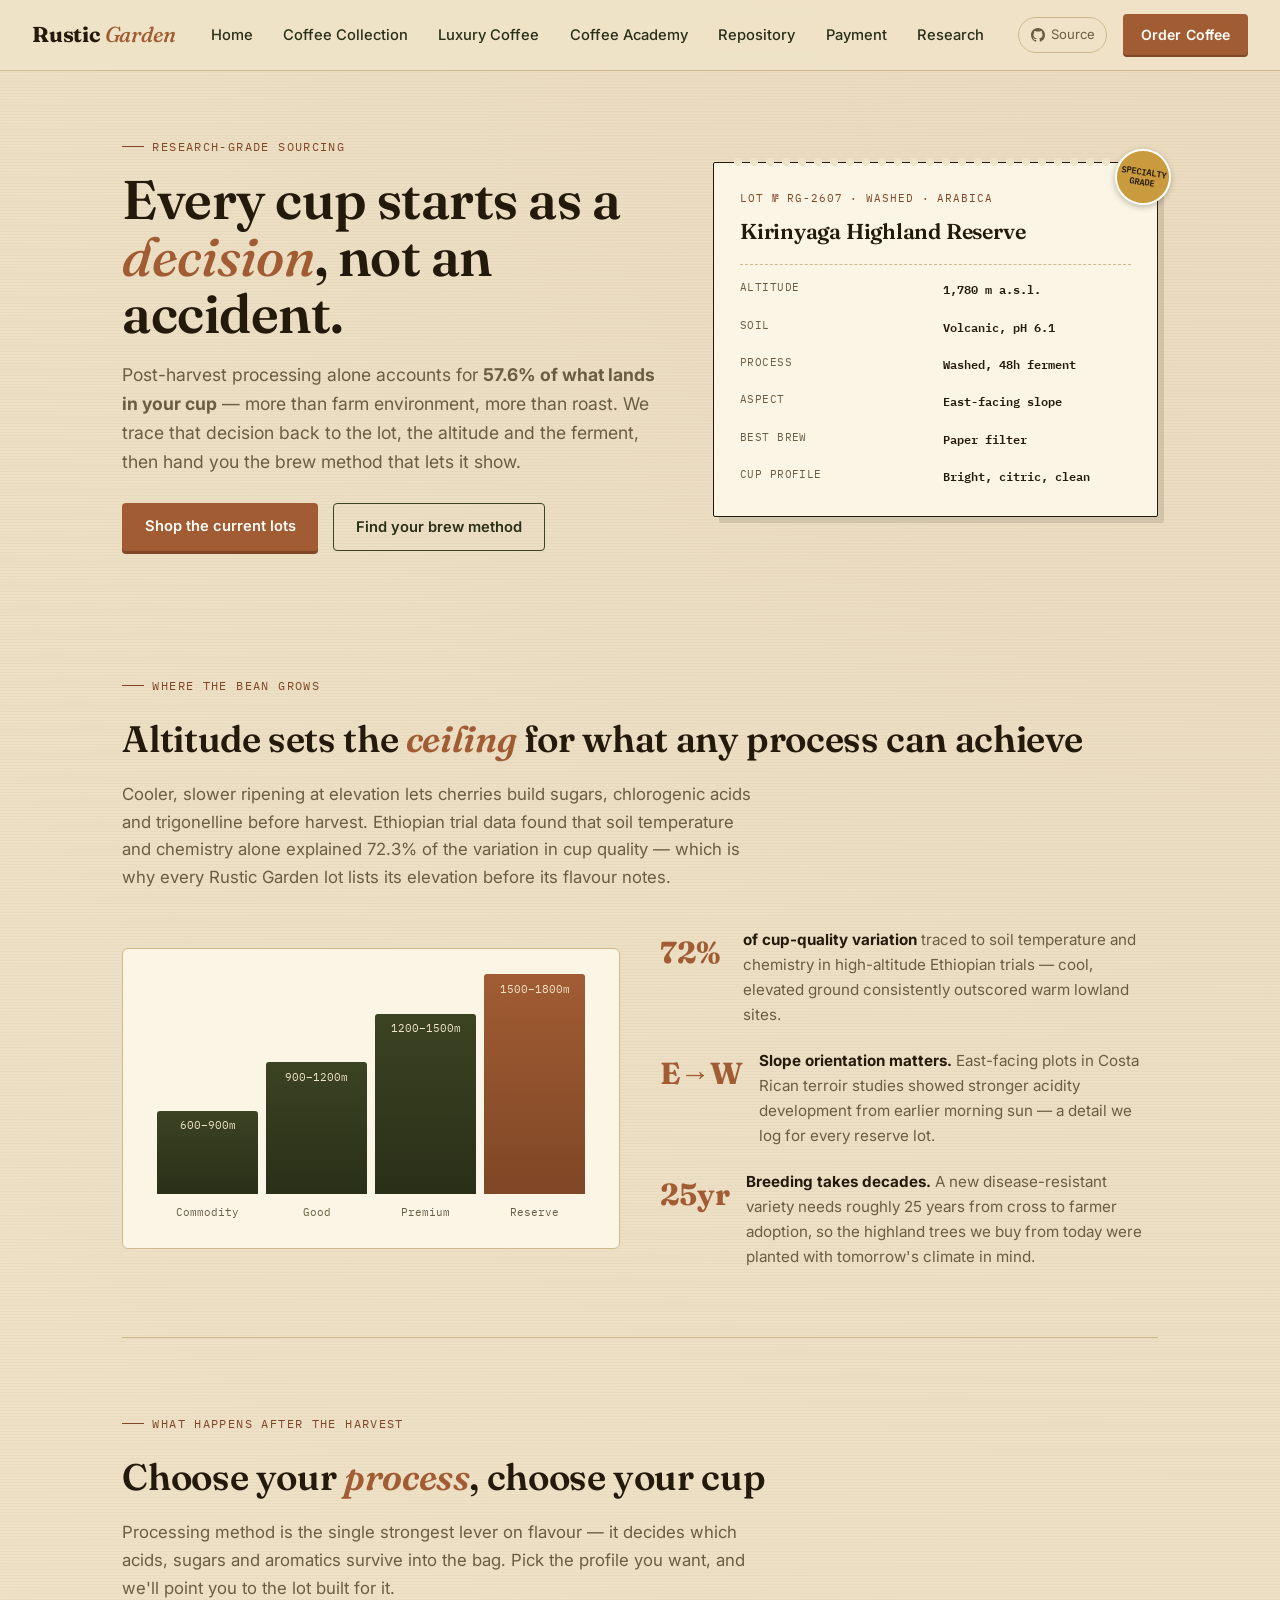
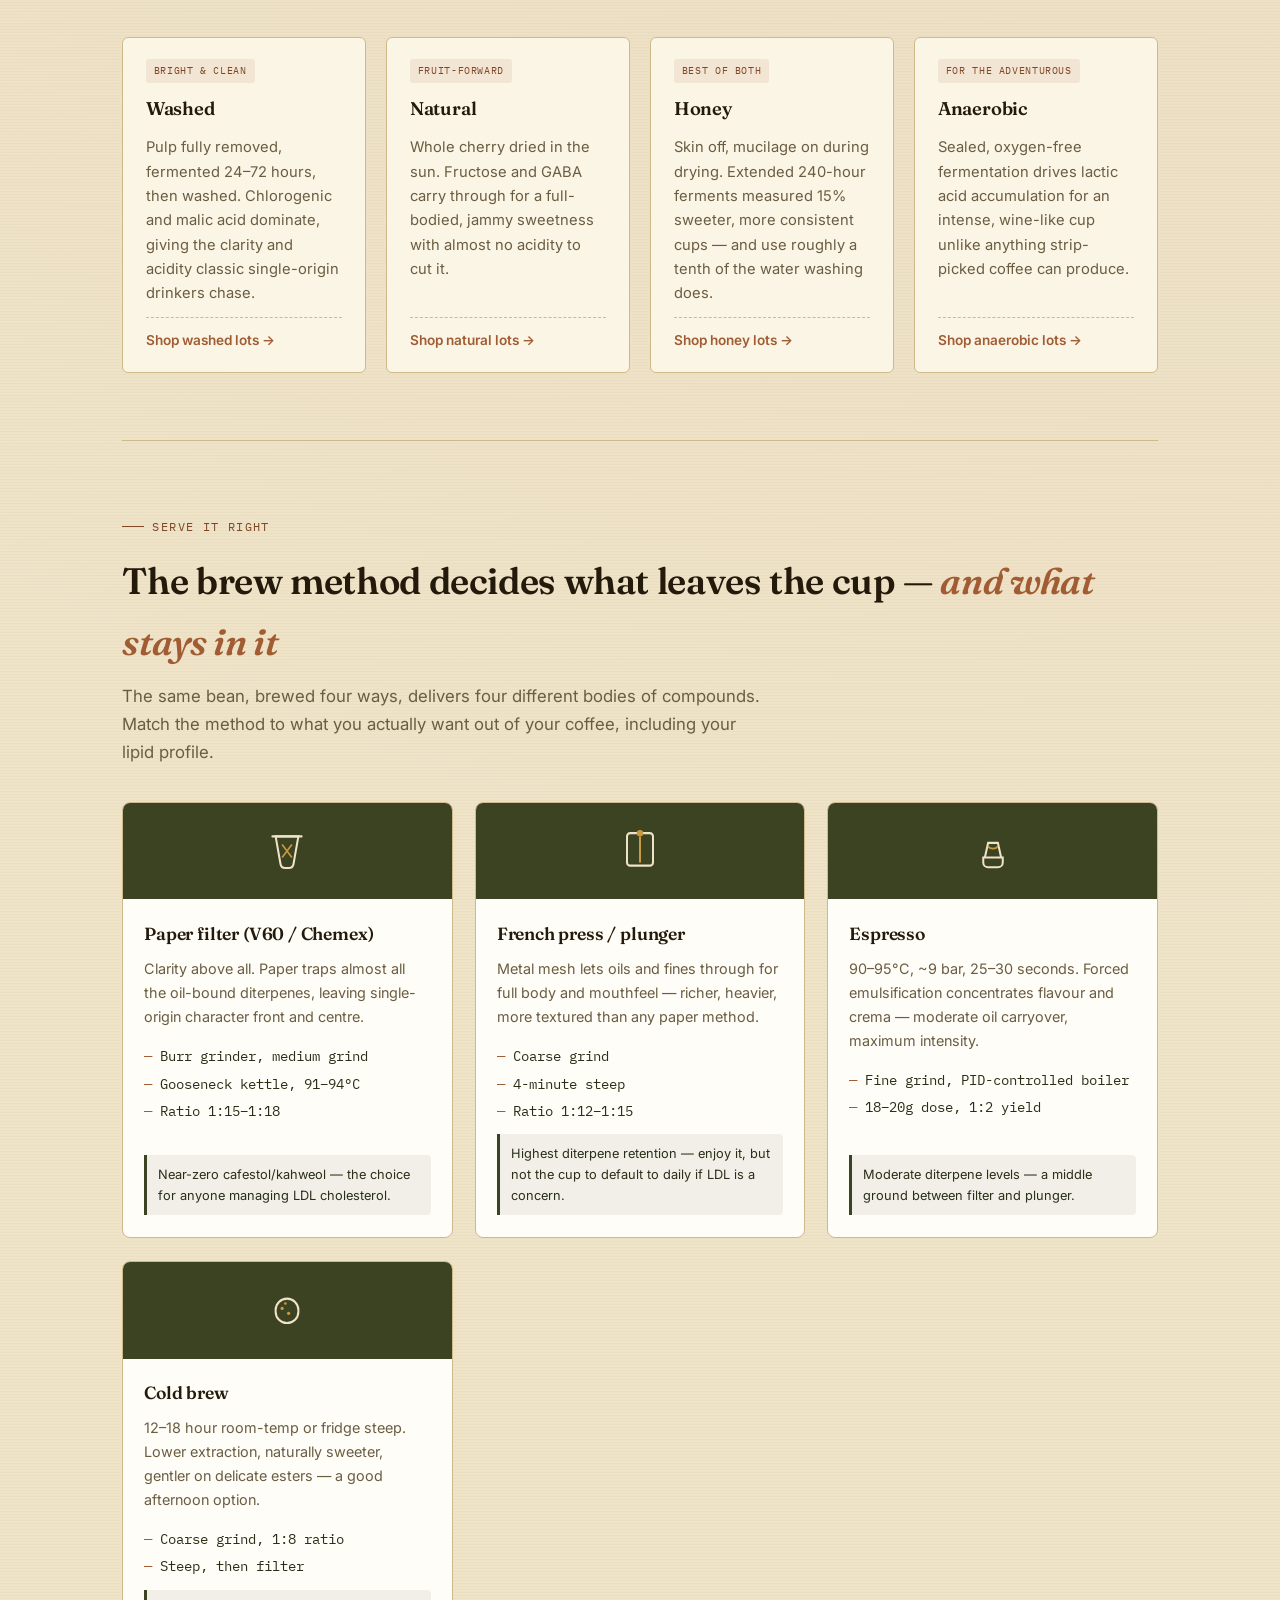
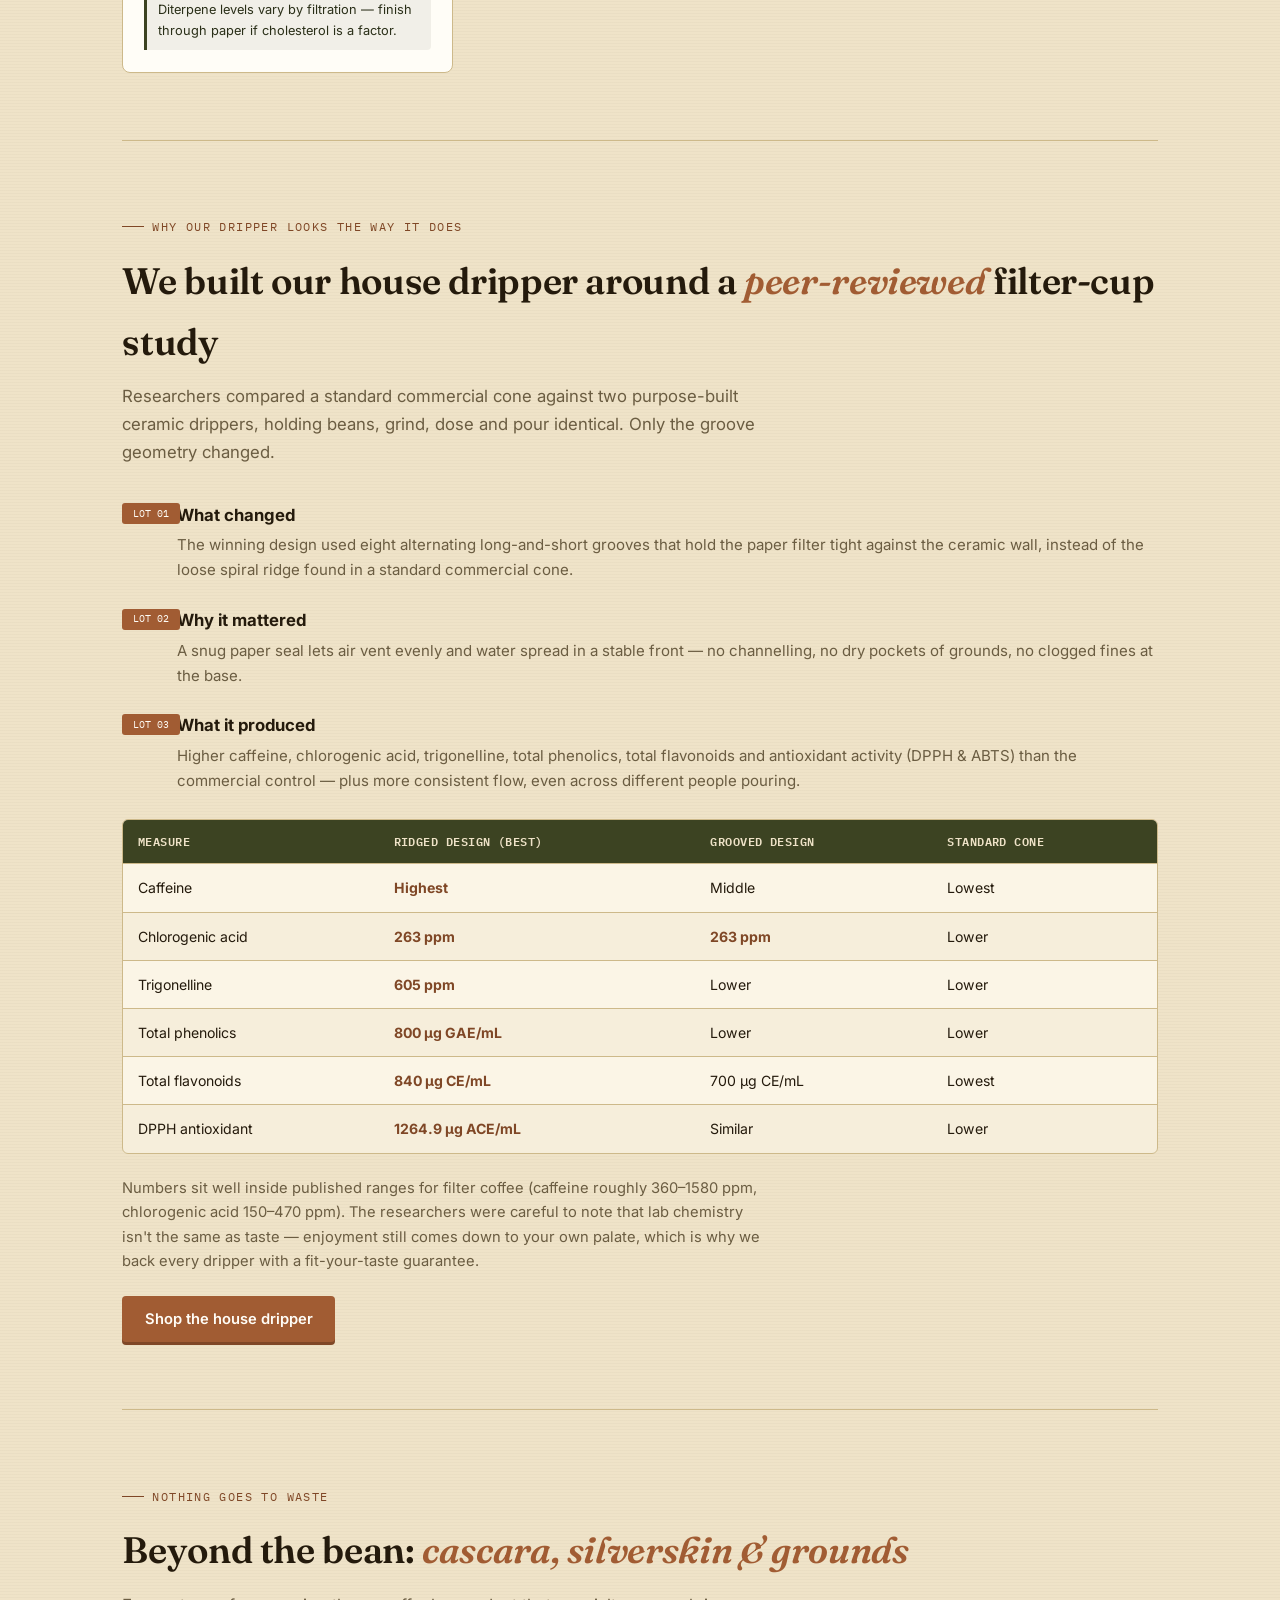
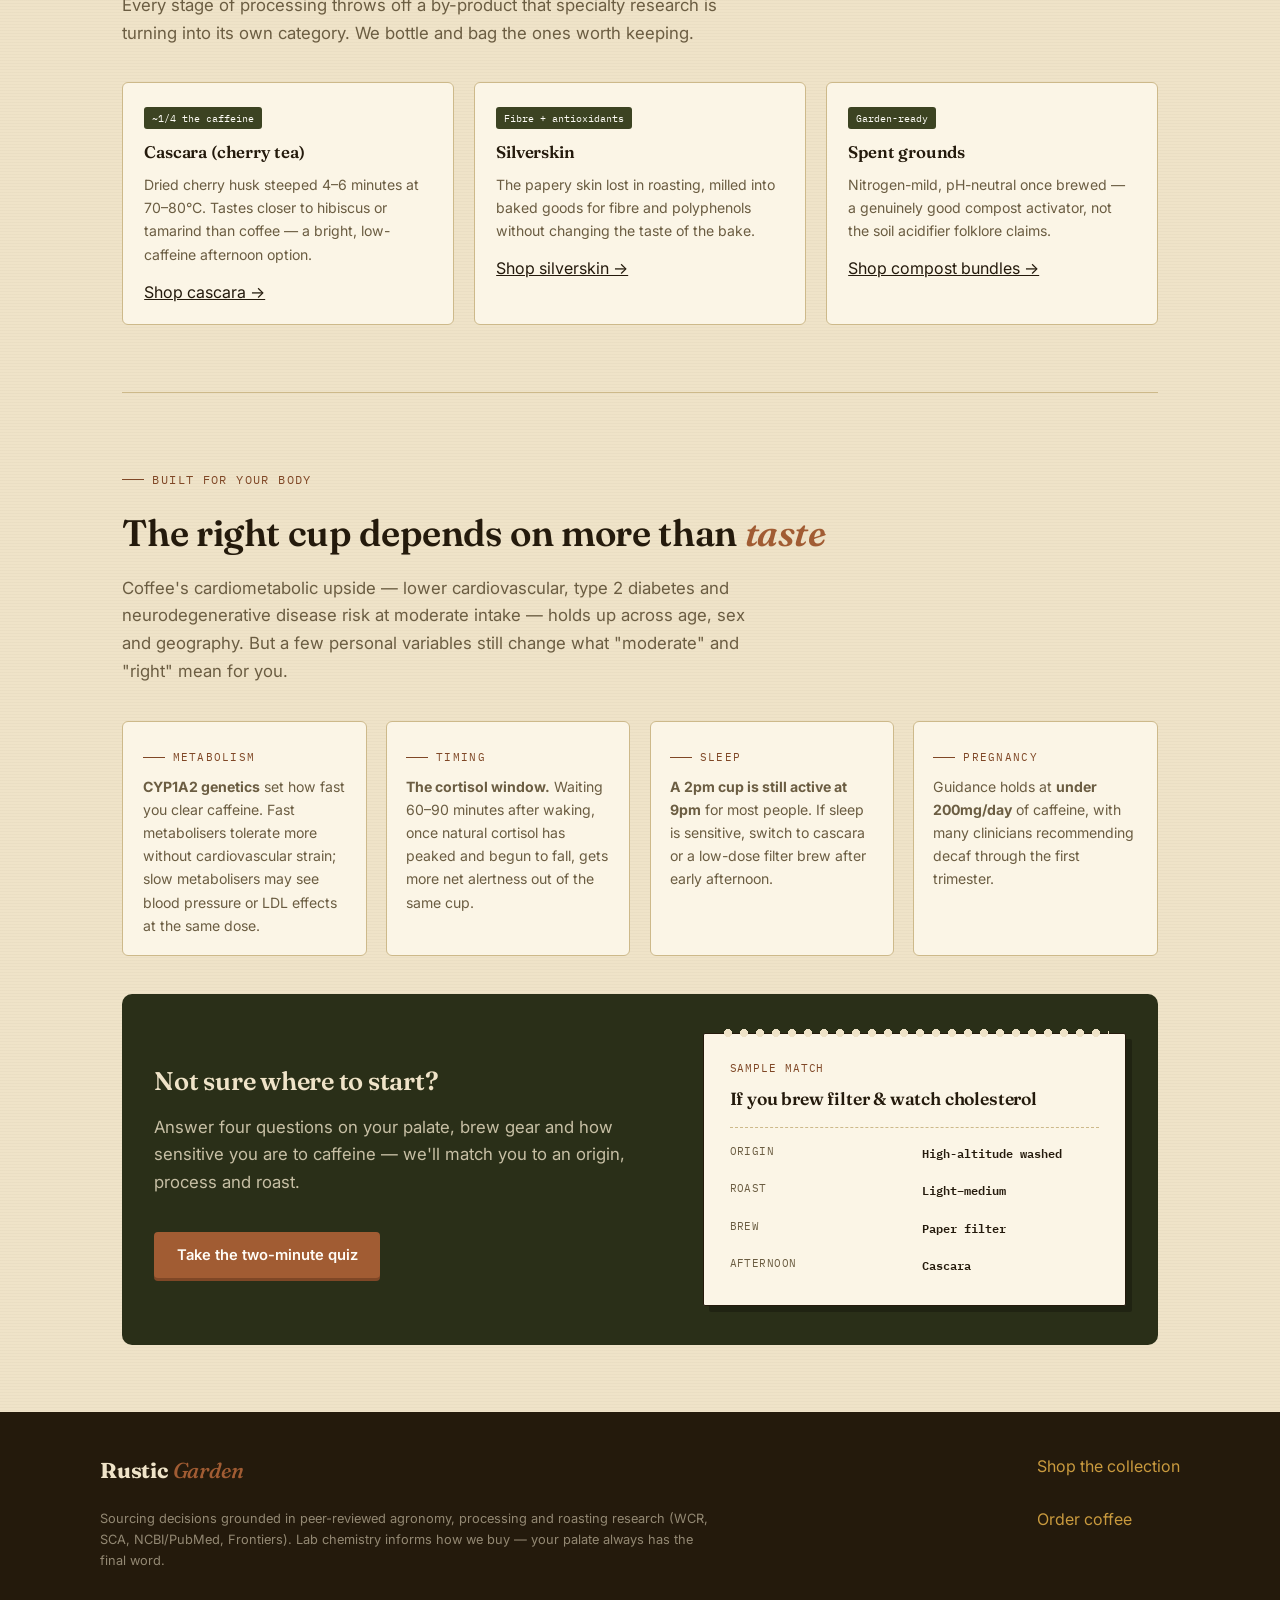
==== coffee.html @ 3813cabf "Rename coffee (1).html to coffee.html" ====
<!DOCTYPE html>
<html lang="en">
<head>
<meta charset="UTF-8">
<meta name="viewport" content="width=device-width, initial-scale=1.0">
<title>The Rustic Garden Cup — How Origin, Process &amp; Brew Method Decide Your Coffee</title>
<meta name="description" content="What the research says about growing, processing and brewing coffee — and how Rustic Garden turns it into the cup in front of you.">
<link rel="preconnect" href="https://fonts.googleapis.com">
<link rel="preconnect" href="https://fonts.gstatic.com" crossorigin>
<link href="https://fonts.googleapis.com/css2?family=Fraunces:ital,opsz,wght@0,9..144,400;0,9..144,600;0,9..144,700;1,9..144,500&family=Inter:wght@400;500;600;700&family=IBM+Plex+Mono:wght@400;500;600&display=swap" rel="stylesheet">
<style>
  :root{
    --ink:#241a0c;
    --forest:#3c4322;
    --forest-deep:#2a2f18;
    --parchment:#efe3c8;
    --parchment-deep:#e6d7b4;
    --card:#fbf5e6;
    --copper:#a15c33;
    --copper-deep:#7f4726;
    --gold:#c99a3e;
    --line:#cdb98a;
    --muted:#6b5d42;
    --white:#fffdf7;
  }

  *{box-sizing:border-box;margin:0;padding:0;}

  html{scroll-behavior:smooth;}

  body{
    background:var(--parchment);
    background-image:
      radial-gradient(circle at 100% 0%, rgba(161,92,51,0.06), transparent 40%),
      repeating-linear-gradient(0deg, rgba(36,26,12,0.025) 0px, rgba(36,26,12,0.025) 1px, transparent 1px, transparent 3px);
    color:var(--ink);
    font-family:'Inter',sans-serif;
    line-height:1.65;
    font-size:1rem;
  }

  a{color:inherit;}

  .mono{font-family:'IBM Plex Mono',monospace;}

  h1,h2,h3,.display{
    font-family:'Fraunces',serif;
    color:var(--ink);
    font-weight:600;
    letter-spacing:-0.01em;
  }

  /* ============ NAV ============ */
  #mainNav{
    position:sticky;
    top:0;
    z-index:100;
    display:flex;
    align-items:center;
    justify-content:space-between;
    gap:1.5rem;
    padding:0.9rem 2rem;
    background:rgba(239,227,200,0.92);
    backdrop-filter:blur(8px);
    border-bottom:1px solid var(--line);
  }

  .nav-mark{
    font-family:'Fraunces',serif;
    font-weight:700;
    font-size:1.35rem;
    color:var(--ink);
    text-decoration:none;
    letter-spacing:-0.01em;
    white-space:nowrap;
  }
  .nav-mark span{color:var(--copper);font-style:italic;font-weight:500;}

  .nav-links{
    display:flex;
    gap:1.9rem;
    flex-wrap:wrap;
  }
  .nav-links a{
    text-decoration:none;
    font-size:0.92rem;
    font-weight:500;
    color:var(--forest-deep);
    position:relative;
    padding:0.2rem 0;
  }
  .nav-links a::after{
    content:"";
    position:absolute;
    left:0; right:100%;
    bottom:-2px;
    height:2px;
    background:var(--copper);
    transition:right .2s ease;
  }
  .nav-links a:hover::after{right:0;}

  .nav-right{display:flex;align-items:center;gap:1rem;}

  .nav-gh{
    display:flex;align-items:center;gap:0.4rem;
    text-decoration:none;
    font-size:0.82rem;
    color:var(--muted);
    border:1px solid var(--line);
    padding:0.4rem 0.7rem;
    border-radius:999px;
  }
  .nav-gh svg{width:14px;height:14px;fill:var(--muted);}
  .nav-gh:hover{color:var(--ink);border-color:var(--copper);}

  .nav-cta{
    text-decoration:none;
    background:var(--copper);
    color:var(--white);
    font-weight:600;
    font-size:0.88rem;
    padding:0.55rem 1.1rem;
    border-radius:4px;
    letter-spacing:0.01em;
    box-shadow:0 2px 0 var(--copper-deep);
  }
  .nav-cta:hover{background:var(--copper-deep);}

  .nav-burger{
    display:none;
    flex-direction:column;
    gap:5px;
    background:none;
    border:none;
    cursor:pointer;
    padding:0.3rem;
  }
  .nav-burger span{width:22px;height:2px;background:var(--ink);display:block;}

  .mobile-menu{
    display:none;
    position:fixed;
    inset:0;
    background:var(--forest-deep);
    z-index:200;
    padding:2rem;
    flex-direction:column;
    gap:1.4rem;
  }
  .mobile-menu.active{display:flex;}
  .mobile-menu a{
    color:var(--parchment);
    text-decoration:none;
    font-family:'Fraunces',serif;
    font-size:1.5rem;
    font-weight:600;
  }
  .mobile-menu .close{
    align-self:flex-end;
    color:var(--parchment);
    font-family:'Inter',sans-serif;
    font-size:0.95rem;
    cursor:pointer;
    margin-bottom:1rem;
  }

  @media (max-width:880px){
    .nav-links{display:none;}
    .nav-gh{display:none;}
    .nav-burger{display:flex;}
    #mainNav{padding:0.85rem 1.1rem;}
  }

  /* ============ SHARED LAYOUT ============ */
  main{max-width:1080px;margin:0 auto;padding:0 1.4rem;}

  .eyebrow{
    display:inline-flex;
    align-items:center;
    gap:0.5rem;
    font-family:'IBM Plex Mono',monospace;
    font-size:0.72rem;
    letter-spacing:0.12em;
    text-transform:uppercase;
    color:var(--copper-deep);
    margin-bottom:0.9rem;
  }
  .eyebrow::before{
    content:"";
    width:22px;height:1px;
    background:var(--copper-deep);
  }

  section{padding:4.2rem 0;border-bottom:1px solid var(--line);}
  section:last-of-type{border-bottom:none;}

  h2{font-size:clamp(1.6rem,3.4vw,2.3rem);margin-bottom:0.7rem;}
  h2 em{color:var(--copper);font-style:italic;}
  .section-lead{max-width:640px;color:var(--muted);font-size:1.05rem;margin-bottom:2.2rem;}

  .btn{
    display:inline-block;
    text-decoration:none;
    font-weight:600;
    font-size:0.92rem;
    padding:0.7rem 1.4rem;
    border-radius:4px;
  }
  .btn-primary{background:var(--copper);color:var(--white);box-shadow:0 3px 0 var(--copper-deep);}
  .btn-primary:hover{background:var(--copper-deep);}
  .btn-ghost{border:1.5px solid var(--forest);color:var(--forest-deep);}
  .btn-ghost:hover{background:var(--forest);color:var(--parchment);}

  /* ============ HERO — the specimen label ============ */
  .hero{
    padding:3.6rem 0 3rem;
    display:grid;
    grid-template-columns:1.1fr 0.9fr;
    gap:3rem;
    align-items:center;
  }
  .hero h1{
    font-size:clamp(2.1rem,5vw,3.4rem);
    line-height:1.05;
    margin-bottom:1.1rem;
  }
  .hero h1 em{color:var(--copper);font-style:italic;font-weight:500;}
  .hero p.sub{color:var(--muted);font-size:1.1rem;max-width:34rem;margin-bottom:1.7rem;}
  .hero .cta-row{display:flex;gap:0.9rem;flex-wrap:wrap;}

  /* the recurring "specimen label" signature card */
  .specimen{
    background:var(--card);
    border:1.5px solid var(--ink);
    border-radius:2px;
    position:relative;
    padding:1.6rem 1.6rem 1.3rem;
    box-shadow:6px 6px 0 rgba(36,26,12,0.12);
  }
  .specimen::before{
    content:"";
    position:absolute;
    top:-9px; left:16px; right:16px;
    height:16px;
    background-image:radial-gradient(circle, var(--parchment) 4px, transparent 4.2px);
    background-size:16px 16px;
    background-position:0 0;
    background-repeat:repeat-x;
  }
  .specimen .lot{
    font-family:'IBM Plex Mono',monospace;
    font-size:0.7rem;
    letter-spacing:0.08em;
    color:var(--copper-deep);
    text-transform:uppercase;
    margin-bottom:0.4rem;
  }
  .specimen h3{font-size:1.35rem;margin-bottom:0.9rem;}
  .specimen .specs{
    display:grid;
    grid-template-columns:1fr 1fr;
    gap:0.5rem 1rem;
    font-family:'IBM Plex Mono',monospace;
    font-size:0.78rem;
    border-top:1px dashed var(--line);
    padding-top:0.9rem;
  }
  .specimen .specs dt{color:var(--muted);text-transform:uppercase;letter-spacing:0.04em;font-size:0.68rem;}
  .specimen .specs dd{color:var(--ink);font-weight:600;margin-bottom:0.55rem;}
  .seal{
    position:absolute;
    top:-14px; right:-14px;
    width:56px;height:56px;
    border-radius:50%;
    background:var(--gold);
    display:flex;align-items:center;justify-content:center;
    text-align:center;
    font-family:'IBM Plex Mono',monospace;
    font-size:0.55rem;
    font-weight:600;
    color:var(--ink);
    line-height:1.1;
    transform:rotate(9deg);
    box-shadow:0 2px 6px rgba(0,0,0,0.25);
    border:2px solid var(--white);
  }

  /* ============ ORIGIN / ALTITUDE ============ */
  .origin-grid{
    display:grid;
    grid-template-columns:1fr 1fr;
    gap:2.5rem;
    align-items:center;
  }
  .altitude-scale{
    background:var(--card);
    border:1px solid var(--line);
    border-radius:6px;
    padding:1.6rem;
  }
  .altitude-bar{
    position:relative;
    height:220px;
    display:flex;
    align-items:flex-end;
    gap:0.5rem;
    padding:0 0.5rem;
  }
  .altitude-col{
    flex:1;
    background:linear-gradient(180deg, var(--forest), var(--forest-deep));
    border-radius:3px 3px 0 0;
    position:relative;
    display:flex;
    align-items:flex-start;
    justify-content:center;
    color:var(--parchment);
    font-family:'IBM Plex Mono',monospace;
    font-size:0.68rem;
    padding-top:0.4rem;
  }
  .altitude-labels{
    display:flex;gap:0.5rem;padding:0 0.5rem;margin-top:0.6rem;
  }
  .altitude-labels span{flex:1;text-align:center;font-size:0.68rem;color:var(--muted);font-family:'IBM Plex Mono',monospace;}

  .stat-list{display:flex;flex-direction:column;gap:1.3rem;}
  .stat-item{display:flex;gap:1rem;align-items:flex-start;}
  .stat-num{
    font-family:'Fraunces',serif;
    font-size:1.9rem;
    font-weight:700;
    color:var(--copper);
    flex-shrink:0;
    min-width:4.2rem;
  }
  .stat-item p{color:var(--muted);font-size:0.95rem;}
  .stat-item strong{color:var(--ink);}

  /* ============ PROCESS TABLE / CARDS ============ */
  .process-grid{
    display:grid;
    grid-template-columns:repeat(auto-fit,minmax(230px,1fr));
    gap:1.3rem;
  }
  .process-card{
    background:var(--card);
    border:1px solid var(--line);
    border-radius:6px;
    padding:1.3rem 1.4rem;
    display:flex;
    flex-direction:column;
    gap:0.7rem;
  }
  .process-card .tag{
    font-family:'IBM Plex Mono',monospace;
    font-size:0.65rem;
    letter-spacing:0.06em;
    text-transform:uppercase;
    color:var(--copper-deep);
    background:rgba(161,92,51,0.1);
    display:inline-block;
    padding:0.2rem 0.5rem;
    border-radius:3px;
    width:fit-content;
  }
  .process-card h3{font-size:1.15rem;}
  .process-card p{color:var(--muted);font-size:0.92rem;flex-grow:1;}
  .process-card .shop-link{
    font-size:0.85rem;
    font-weight:600;
    color:var(--copper);
    text-decoration:none;
    border-top:1px dashed var(--line);
    padding-top:0.7rem;
  }
  .process-card .shop-link:hover{color:var(--copper-deep);text-decoration:underline;}

  /* ============ BREW METHOD GUIDE ============ */
  .brew-grid{
    display:grid;
    grid-template-columns:repeat(auto-fit,minmax(250px,1fr));
    gap:1.4rem;
  }
  .brew-card{
    background:var(--white);
    border:1px solid var(--line);
    border-radius:8px;
    overflow:hidden;
    display:flex;
    flex-direction:column;
  }
  .brew-card .icon-band{
    background:var(--forest);
    padding:1.4rem;
    display:flex;
    align-items:center;
    justify-content:center;
  }
  .brew-card .icon-band svg{width:52px;height:52px;}
  .brew-card .body{padding:1.2rem 1.3rem 1.4rem;display:flex;flex-direction:column;gap:0.6rem;flex-grow:1;}
  .brew-card h3{font-size:1.1rem;}
  .brew-card p{font-size:0.9rem;color:var(--muted);}
  .brew-card .use-list{list-style:none;font-size:0.85rem;font-family:'IBM Plex Mono',monospace;color:var(--forest-deep);margin-top:0.3rem;}
  .brew-card .use-list li{padding:0.15rem 0;}
  .brew-card .use-list li::before{content:"— ";color:var(--copper);}
  .brew-card .health-note{
    margin-top:auto;
    font-size:0.8rem;
    background:rgba(60,67,34,0.07);
    border-left:3px solid var(--forest);
    padding:0.55rem 0.7rem;
    border-radius:0 4px 4px 0;
    color:var(--forest-deep);
  }

  /* ============ HOUSE DRIPPER / STEPS ============ */
  .steps{counter-reset:step;list-style:none;display:flex;flex-direction:column;gap:1.5rem;}
  .steps li{position:relative;padding-left:3.4rem;}
  .steps li::before{
    counter-increment:step;
    content:"LOT " counter(step,decimal-leading-zero);
    position:absolute;left:0;top:0.1rem;
    font-family:'IBM Plex Mono',monospace;
    font-size:0.62rem;
    color:var(--white);
    background:var(--copper);
    padding:0.35rem 0.4rem;
    border-radius:3px;
    line-height:1;
    width:2.8rem;
    text-align:center;
  }
  .steps h4{font-size:1.05rem;margin-bottom:0.25rem;}
  .steps p{color:var(--muted);font-size:0.94rem;}

  .table-wrap{overflow-x:auto;border:1px solid var(--line);border-radius:6px;background:var(--card);margin-top:1.6rem;}
  table{width:100%;border-collapse:collapse;font-size:0.88rem;}
  th,td{padding:0.75rem 0.9rem;text-align:left;border-bottom:1px solid var(--line);}
  th{background:var(--forest);color:var(--parchment);font-weight:600;font-family:'IBM Plex Mono',monospace;font-size:0.72rem;text-transform:uppercase;letter-spacing:0.04em;}
  tr:last-child td{border-bottom:none;}
  tr:nth-child(even) td{background:rgba(205,185,138,0.12);}
  .win{color:var(--copper-deep);font-weight:700;}

  /* ============ BEYOND THE BEAN ============ */
  .byproduct-grid{display:grid;grid-template-columns:repeat(auto-fit,minmax(220px,1fr));gap:1.3rem;}
  .byproduct-card{
    background:var(--card);
    border:1px solid var(--line);
    border-radius:6px;
    padding:1.2rem 1.3rem;
    text-align:left;
  }
  .byproduct-card .badge{
    font-family:'IBM Plex Mono',monospace;
    font-size:0.65rem;
    color:var(--white);
    background:var(--forest);
    padding:0.15rem 0.5rem;
    border-radius:3px;
    display:inline-block;
    margin-bottom:0.6rem;
  }
  .byproduct-card h3{font-size:1.05rem;margin-bottom:0.4rem;}
  .byproduct-card p{font-size:0.88rem;color:var(--muted);margin-bottom:0.8rem;}

  /* ============ PERSONALISE / HEALTH ============ */
  .quiz-band{
    background:var(--forest-deep);
    color:var(--parchment);
    border-radius:10px;
    padding:2.4rem 2rem;
    display:grid;
    grid-template-columns:1.1fr 0.9fr;
    gap:2rem;
    align-items:center;
  }
  .quiz-band h2{color:var(--parchment);}
  .quiz-band .section-lead{color:rgba(239,227,200,0.8);}
  .quiz-band .btn-primary{box-shadow:0 3px 0 var(--copper-deep);}

  .health-grid{
    display:grid;
    grid-template-columns:repeat(auto-fit,minmax(230px,1fr));
    gap:1.2rem;
    margin-top:1rem;
  }
  .health-item{
    background:var(--card);
    border:1px solid var(--line);
    border-radius:6px;
    padding:1.1rem 1.2rem;
  }
  .health-item .eyebrow{margin-bottom:0.5rem;font-size:0.66rem;}
  .health-item p{font-size:0.88rem;color:var(--muted);}

  /* ============ FOOTER ============ */
  footer{
    background:var(--ink);
    color:var(--parchment);
    padding:2.6rem 1.4rem 2rem;
  }
  .footer-inner{max-width:1080px;margin:0 auto;display:flex;justify-content:space-between;flex-wrap:wrap;gap:1.5rem;}
  footer a{color:var(--gold);text-decoration:none;}
  footer .fine{font-size:0.8rem;color:rgba(239,227,200,0.55);max-width:38rem;margin-top:1.2rem;}

  @media (max-width:760px){
    .hero{grid-template-columns:1fr;}
    .origin-grid{grid-template-columns:1fr;}
    .quiz-band{grid-template-columns:1fr;}
  }
</style>
</head>
<body>

<!-- Mobile menu overlay -->
<!-- Mobile menu -->
<div class="mobile-menu" id="mobileMenu" role="dialog" aria-label="Navigation">
    <span class="close" id="menuClose" aria-label="Close menu">✕ Close</span>
    <a href="index.html" onclick="closeMobileMenu()">Home</a>
    <a href="product.html" onclick="closeMobileMenu()">Coffee Collection</a>
    <a href="gibbs_luxury_coffee_homepage.html" onclick="closeMobileMenu()">Luxury Coffee</a>
    <a href="soil_classification_lecture.html" onclick="closeMobileMenu()">Coffee Academy</a>
    <a href="moringa_sunday_school_repository.html" onclick="closeMobileMenu()">Repository</a>
    <a href="payment.html" onclick="closeMobileMenu()">Payment</a>
    <a href="coffee.html" onclick="closeMobileMenu()">Research</a>
    <a href="success.html" onclick="closeMobileMenu()">Success</a>
</div>
<nav id="mainNav">
    <a href="index.html" class="nav-mark">
        Rustic <span>Garden</span>
    </a>
    <div class="nav-links">
        <a href="index.html">Home</a>
        <a href="product.html">Coffee Collection</a>
        <a href="gibbs_luxury_coffee_homepage.html">Luxury Coffee</a>
        <a href="soil_classification_lecture.html">Coffee Academy</a>
        <a href="moringa_sunday_school_repository.html">Repository</a>
        <a href="payment.html">Payment</a>
        <a href="coffee.html">Research</a>
    </div>
    <div class="nav-right">
        <a href="https://github.com/groupdougie/Gibbs_Coffee"
           class="nav-gh"
           target="_blank"
           rel="noopener"
           aria-label="GitHub Repository">
            <svg viewBox="0 0 16 16" aria-hidden="true">
                <path d="M8 0C3.58 0 0 3.58 0 8c0 3.54 2.29 6.53 5.47 7.59.4.07.55-.17.55-.38
                0-.19-.01-.82-.01-1.49-2.01.37-2.53-.49-2.69-.94-.09-.23-.48-.94-.82-1.13
                -.28-.15-.68-.52-.01-.53.63-.01 1.08.58 1.23.82.72 1.21 1.87.87
                2.33.66.07-.52.28-.87.51-1.07-1.78-.2-3.64-.89-3.64-3.95
                0-.87.31-1.59.82-2.15-.08-.2-.36-1.02.08-2.12
                0 0 .67-.21 2.2.82.64-.18 1.32-.27
                2-.27.68 0 1.36.09 2 .27
                1.53-1.04 2.2-.82 2.2-.82.44
                1.1.16 1.92.08 2.12.51.56.82
                1.27.82 2.15 0 3.07-1.87
                3.75-3.65 3.95.29.25.54.73.54
                1.48 0 1.07-.01 1.93-.01
                2.2 0 .21.15.46.55.38A8.013
                8.013 0 0016 8c0-4.42-3.58-8-8-8z"/>
            </svg>
            Source
        </a>
        <a class="nav-cta" href="checkout.html">
            Order Coffee
        </a>
        <button class="nav-burger"
                id="burgerBtn"
                aria-label="Open menu"
                aria-expanded="false">
            <span></span>
            <span></span>
            <span></span>
        </button>
    </div>
</nav>

<main>

  <!-- ============ HERO ============ -->
  <section class="hero" style="border-bottom:none;">
    <div>
      <div class="eyebrow">Research-grade sourcing</div>
      <h1>Every cup starts as a <em>decision</em>, not an accident.</h1>
      <p class="sub">Post-harvest processing alone accounts for <strong>57.6% of what lands in your cup</strong> — more than farm environment, more than roast. We trace that decision back to the lot, the altitude and the ferment, then hand you the brew method that lets it show.</p>
      <div class="cta-row">
        <a href="product.html" class="btn btn-primary">Shop the current lots</a>
        <a href="#brew-guide" class="btn btn-ghost">Find your brew method</a>
      </div>
    </div>
    <div class="specimen">
      <div class="seal">SPECIALTY<br>GRADE</div>
      <div class="lot">LOT № RG-2607 · WASHED · ARABICA</div>
      <h3>Kirinyaga Highland Reserve</h3>
      <dl class="specs">
        <dt>Altitude</dt><dd>1,780 m a.s.l.</dd>
        <dt>Soil</dt><dd>Volcanic, pH 6.1</dt>
        <dt>Process</dt><dd>Washed, 48h ferment</dd>
        <dt>Aspect</dt><dd>East-facing slope</dd>
        <dt>Best brew</dt><dd>Paper filter</dd>
        <dt>Cup profile</dt><dd>Bright, citric, clean</dd>
      </dl>
    </div>
  </section>

  <!-- ============ ORIGIN / ALTITUDE ============ -->
  <section id="origin">
    <div class="eyebrow">Where the bean grows</div>
    <h2>Altitude sets the <em>ceiling</em> for what any process can achieve</h2>
    <p class="section-lead">Cooler, slower ripening at elevation lets cherries build sugars, chlorogenic acids and trigonelline before harvest. Ethiopian trial data found that soil temperature and chemistry alone explained 72.3% of the variation in cup quality — which is why every Rustic Garden lot lists its elevation before its flavour notes.</p>

    <div class="origin-grid">
      <div class="altitude-scale">
        <div class="altitude-bar">
          <div class="altitude-col" style="height:38%;">600–900m</div>
          <div class="altitude-col" style="height:60%;">900–1200m</div>
          <div class="altitude-col" style="height:82%;">1200–1500m</div>
          <div class="altitude-col" style="height:100%;background:linear-gradient(180deg,var(--copper),var(--copper-deep));">1500–1800m</div>
        </div>
        <div class="altitude-labels">
          <span>Commodity</span><span>Good</span><span>Premium</span><span>Reserve</span>
        </div>
      </div>
      <div class="stat-list">
        <div class="stat-item">
          <div class="stat-num">72%</div>
          <p><strong>of cup-quality variation</strong> traced to soil temperature and chemistry in high-altitude Ethiopian trials — cool, elevated ground consistently outscored warm lowland sites.</p>
        </div>
        <div class="stat-item">
          <div class="stat-num">E→W</div>
          <p><strong>Slope orientation matters.</strong> East-facing plots in Costa Rican terroir studies showed stronger acidity development from earlier morning sun — a detail we log for every reserve lot.</p>
        </div>
        <div class="stat-item">
          <div class="stat-num">25yr</div>
          <p><strong>Breeding takes decades.</strong> A new disease-resistant variety needs roughly 25 years from cross to farmer adoption, so the highland trees we buy from today were planted with tomorrow's climate in mind.</p>
        </div>
      </div>
    </div>
  </section>

  <!-- ============ PROCESSING ============ -->
  <section id="process">
    <div class="eyebrow">What happens after the harvest</div>
    <h2>Choose your <em>process</em>, choose your cup</h2>
    <p class="section-lead">Processing method is the single strongest lever on flavour — it decides which acids, sugars and aromatics survive into the bag. Pick the profile you want, and we'll point you to the lot built for it.</p>

    <div class="process-grid">
      <div class="process-card">
        <span class="tag">Bright &amp; clean</span>
        <h3>Washed</h3>
        <p>Pulp fully removed, fermented 24–72 hours, then washed. Chlorogenic and malic acid dominate, giving the clarity and acidity classic single-origin drinkers chase.</p>
        <a href="product.html" class="shop-link">Shop washed lots →</a>
      </div>
      <div class="process-card">
        <span class="tag">Fruit-forward</span>
        <h3>Natural</h3>
        <p>Whole cherry dried in the sun. Fructose and GABA carry through for a full-bodied, jammy sweetness with almost no acidity to cut it.</p>
        <a href="product.html" class="shop-link">Shop natural lots →</a>
      </div>
      <div class="process-card">
        <span class="tag">Best of both</span>
        <h3>Honey</h3>
        <p>Skin off, mucilage on during drying. Extended 240-hour ferments measured 15% sweeter, more consistent cups — and use roughly a tenth of the water washing does.</p>
        <a href="product.html" class="shop-link">Shop honey lots →</a>
      </div>
      <div class="process-card">
        <span class="tag">For the adventurous</span>
        <h3>Anaerobic</h3>
        <p>Sealed, oxygen-free fermentation drives lactic acid accumulation for an intense, wine-like cup unlike anything strip-picked coffee can produce.</p>
        <a href="product.html" class="shop-link">Shop anaerobic lots →</a>
      </div>
    </div>
  </section>

  <!-- ============ BREW GUIDE ============ -->
  <section id="brew-guide">
    <div class="eyebrow">Serve it right</div>
    <h2>The brew method decides what leaves the cup — <em>and what stays in it</em></h2>
    <p class="section-lead">The same bean, brewed four ways, delivers four different bodies of compounds. Match the method to what you actually want out of your coffee, including your lipid profile.</p>

    <div class="brew-grid">
      <div class="brew-card">
        <div class="icon-band">
          <svg viewBox="0 0 64 64" fill="none" xmlns="http://www.w3.org/2000/svg">
            <path d="M18 14h28l-6 34a6 6 0 0 1-6 5H30a6 6 0 0 1-6-5L18 14z" stroke="#efe3c8" stroke-width="2.5"/>
            <path d="M14 14h36" stroke="#efe3c8" stroke-width="2.5" stroke-linecap="round"/>
            <path d="M26 24l12 16M38 24l-12 16" stroke="#c99a3e" stroke-width="2"/>
          </svg>
        </div>
        <div class="body">
          <h3>Paper filter (V60 / Chemex)</h3>
          <p>Clarity above all. Paper traps almost all the oil-bound diterpenes, leaving single-origin character front and centre.</p>
          <ul class="use-list">
            <li>Burr grinder, medium grind</li>
            <li>Gooseneck kettle, 91–94°C</li>
            <li>Ratio 1:15–1:18</li>
          </ul>
          <div class="health-note">Near-zero cafestol/kahweol — the choice for anyone managing LDL cholesterol.</div>
        </div>
      </div>

      <div class="brew-card">
        <div class="icon-band">
          <svg viewBox="0 0 64 64" fill="none" xmlns="http://www.w3.org/2000/svg">
            <rect x="16" y="10" width="32" height="40" rx="4" stroke="#efe3c8" stroke-width="2.5"/>
            <line x1="32" y1="14" x2="32" y2="46" stroke="#c99a3e" stroke-width="2.5"/>
            <circle cx="32" cy="10" r="4" fill="#c99a3e"/>
          </svg>
        </div>
        <div class="body">
          <h3>French press / plunger</h3>
          <p>Metal mesh lets oils and fines through for full body and mouthfeel — richer, heavier, more textured than any paper method.</p>
          <ul class="use-list">
            <li>Coarse grind</li>
            <li>4-minute steep</li>
            <li>Ratio 1:12–1:15</li>
          </ul>
          <div class="health-note">Highest diterpene retention — enjoy it, but not the cup to default to daily if LDL is a concern.</div>
        </div>
      </div>

      <div class="brew-card">
        <div class="icon-band">
          <svg viewBox="0 0 64 64" fill="none" xmlns="http://www.w3.org/2000/svg">
            <path d="M20 40h24v6a6 6 0 0 1-6 6H26a6 6 0 0 1-6-6v-6z" stroke="#efe3c8" stroke-width="2.5"/>
            <path d="M22 40l4-18h12l4 18" stroke="#efe3c8" stroke-width="2.5"/>
            <path d="M26 26c2 4 10 4 12 0" stroke="#c99a3e" stroke-width="2"/>
          </svg>
        </div>
        <div class="body">
          <h3>Espresso</h3>
          <p>90–95°C, ~9 bar, 25–30 seconds. Forced emulsification concentrates flavour and crema — moderate oil carryover, maximum intensity.</p>
          <ul class="use-list">
            <li>Fine grind, PID-controlled boiler</li>
            <li>18–20g dose, 1:2 yield</li>
          </ul>
          <div class="health-note">Moderate diterpene levels — a middle ground between filter and plunger.</div>
        </div>
      </div>

      <div class="brew-card">
        <div class="icon-band">
          <svg viewBox="0 0 64 64" fill="none" xmlns="http://www.w3.org/2000/svg">
            <rect x="18" y="18" width="28" height="30" rx="14" stroke="#efe3c8" stroke-width="2.5"/>
            <circle cx="26" cy="30" r="2" fill="#c99a3e"/>
            <circle cx="34" cy="36" r="2" fill="#c99a3e"/>
            <circle cx="30" cy="24" r="1.6" fill="#c99a3e"/>
          </svg>
        </div>
        <div class="body">
          <h3>Cold brew</h3>
          <p>12–18 hour room-temp or fridge steep. Lower extraction, naturally sweeter, gentler on delicate esters — a good afternoon option.</p>
          <ul class="use-list">
            <li>Coarse grind, 1:8 ratio</li>
            <li>Steep, then filter</li>
          </ul>
          <div class="health-note">Diterpene levels vary by filtration — finish through paper if cholesterol is a factor.</div>
        </div>
      </div>
    </div>
  </section>

  <!-- ============ HOUSE DRIPPER STUDY ============ -->
  <section id="dripper">
    <div class="eyebrow">Why our dripper looks the way it does</div>
    <h2>We built our house dripper around a <em>peer-reviewed</em> filter-cup study</h2>
    <p class="section-lead">Researchers compared a standard commercial cone against two purpose-built ceramic drippers, holding beans, grind, dose and pour identical. Only the groove geometry changed.</p>

    <ol class="steps">
      <li>
        <h4>What changed</h4>
        <p>The winning design used eight alternating long-and-short grooves that hold the paper filter tight against the ceramic wall, instead of the loose spiral ridge found in a standard commercial cone.</p>
      </li>
      <li>
        <h4>Why it mattered</h4>
        <p>A snug paper seal lets air vent evenly and water spread in a stable front — no channelling, no dry pockets of grounds, no clogged fines at the base.</p>
      </li>
      <li>
        <h4>What it produced</h4>
        <p>Higher caffeine, chlorogenic acid, trigonelline, total phenolics, total flavonoids and antioxidant activity (DPPH &amp; ABTS) than the commercial control — plus more consistent flow, even across different people pouring.</p>
      </li>
    </ol>

    <div class="table-wrap">
      <table>
        <thead>
          <tr><th>Measure</th><th>Ridged design (best)</th><th>Grooved design</th><th>Standard cone</th></tr>
        </thead>
        <tbody>
          <tr><td>Caffeine</td><td class="win">Highest</td><td>Middle</td><td>Lowest</td></tr>
          <tr><td>Chlorogenic acid</td><td class="win">263 ppm</td><td class="win">263 ppm</td><td>Lower</td></tr>
          <tr><td>Trigonelline</td><td class="win">605 ppm</td><td>Lower</td><td>Lower</td></tr>
          <tr><td>Total phenolics</td><td class="win">800 µg GAE/mL</td><td>Lower</td><td>Lower</td></tr>
          <tr><td>Total flavonoids</td><td class="win">840 µg CE/mL</td><td>700 µg CE/mL</td><td>Lowest</td></tr>
          <tr><td>DPPH antioxidant</td><td class="win">1264.9 µg ACE/mL</td><td>Similar</td><td>Lower</td></tr>
        </tbody>
      </table>
    </div>
    <p style="margin-top:1.4rem;color:var(--muted);font-size:0.92rem;max-width:640px;">Numbers sit well inside published ranges for filter coffee (caffeine roughly 360–1580 ppm, chlorogenic acid 150–470 ppm). The researchers were careful to note that lab chemistry isn't the same as taste — enjoyment still comes down to your own palate, which is why we back every dripper with a fit-your-taste guarantee.</p>
    <a href="product.html" class="btn btn-primary" style="margin-top:1.4rem;">Shop the house dripper</a>
  </section>

  <!-- ============ BEYOND THE BEAN ============ -->
  <section id="byproducts">
    <div class="eyebrow">Nothing goes to waste</div>
    <h2>Beyond the bean: <em>cascara, silverskin &amp; grounds</em></h2>
    <p class="section-lead">Every stage of processing throws off a by-product that specialty research is turning into its own category. We bottle and bag the ones worth keeping.</p>

    <div class="byproduct-grid">
      <div class="byproduct-card">
        <span class="badge">~1/4 the caffeine</span>
        <h3>Cascara (cherry tea)</h3>
        <p>Dried cherry husk steeped 4–6 minutes at 70–80°C. Tastes closer to hibiscus or tamarind than coffee — a bright, low-caffeine afternoon option.</p>
        <a href="product.html" class="shop-link">Shop cascara →</a>
      </div>
      <div class="byproduct-card">
        <span class="badge">Fibre + antioxidants</span>
        <h3>Silverskin</h3>
        <p>The papery skin lost in roasting, milled into baked goods for fibre and polyphenols without changing the taste of the bake.</p>
        <a href="product.html" class="shop-link">Shop silverskin →</a>
      </div>
      <div class="byproduct-card">
        <span class="badge">Garden-ready</span>
        <h3>Spent grounds</h3>
        <p>Nitrogen-mild, pH-neutral once brewed — a genuinely good compost activator, not the soil acidifier folklore claims.</p>
        <a href="product.html" class="shop-link">Shop compost bundles →</a>
      </div>
    </div>
  </section>

  <!-- ============ HEALTH / PERSONALISATION ============ -->
  <section id="personalise">
    <div class="eyebrow">Built for your body</div>
    <h2>The right cup depends on more than <em>taste</em></h2>
    <p class="section-lead">Coffee's cardiometabolic upside — lower cardiovascular, type 2 diabetes and neurodegenerative disease risk at moderate intake — holds up across age, sex and geography. But a few personal variables still change what "moderate" and "right" mean for you.</p>

    <div class="health-grid">
      <div class="health-item">
        <div class="eyebrow">Metabolism</div>
        <p><strong>CYP1A2 genetics</strong> set how fast you clear caffeine. Fast metabolisers tolerate more without cardiovascular strain; slow metabolisers may see blood pressure or LDL effects at the same dose.</p>
      </div>
      <div class="health-item">
        <div class="eyebrow">Timing</div>
        <p><strong>The cortisol window.</strong> Waiting 60–90 minutes after waking, once natural cortisol has peaked and begun to fall, gets more net alertness out of the same cup.</p>
      </div>
      <div class="health-item">
        <div class="eyebrow">Sleep</div>
        <p><strong>A 2pm cup is still active at 9pm</strong> for most people. If sleep is sensitive, switch to cascara or a low-dose filter brew after early afternoon.</p>
      </div>
      <div class="health-item">
        <div class="eyebrow">Pregnancy</div>
        <p>Guidance holds at <strong>under 200mg/day</strong> of caffeine, with many clinicians recommending decaf through the first trimester.</p>
      </div>
    </div>

    <div class="quiz-band" style="margin-top:2.4rem;">
      <div>
        <h2 style="font-size:1.6rem;">Not sure where to start?</h2>
        <p class="section-lead">Answer four questions on your palate, brew gear and how sensitive you are to caffeine — we'll match you to an origin, process and roast.</p>
        <a href="product.html" class="btn btn-primary">Take the two-minute quiz</a>
      </div>
      <div class="specimen" style="box-shadow:6px 6px 0 rgba(0,0,0,0.25);">
        <div class="lot">Sample match</div>
        <h3 style="font-size:1.1rem;">If you brew filter &amp; watch cholesterol</h3>
        <dl class="specs">
          <dt>Origin</dt><dd>High-altitude washed</dd>
          <dt>Roast</dt><dd>Light–medium</dd>
          <dt>Brew</dt><dd>Paper filter</dd>
          <dt>Afternoon</dt><dd>Cascara</dd>
        </dl>
      </div>
    </div>
  </section>

</main>

<footer>
  <div class="footer-inner">
    <div>
      <div class="nav-mark" style="color:var(--parchment);">Rustic <span>Garden</span></div>
      <p class="fine">Sourcing decisions grounded in peer-reviewed agronomy, processing and roasting research (WCR, SCA, NCBI/PubMed, Frontiers). Lab chemistry informs how we buy — your palate always has the final word.</p>
    </div>
    <div>
      <a href="product.html">Shop the collection</a><br><br>
      <a href="checkout.html">Order coffee</a>
    </div>
  </div>
</footer>

<script>
  const burgerBtn = document.getElementById('burgerBtn');
  const mobileMenu = document.getElementById('mobileMenu');
  const menuClose = document.getElementById('menuClose');

  function openMobileMenu(){
    mobileMenu.classList.add('active');
    burgerBtn.setAttribute('aria-expanded','true');
  }
  function closeMobileMenu(){
    mobileMenu.classList.remove('active');
    burgerBtn.setAttribute('aria-expanded','false');
  }

  burgerBtn.addEventListener('click', openMobileMenu);
  menuClose.addEventListener('click', closeMobileMenu);
</script>

</body>
</html>
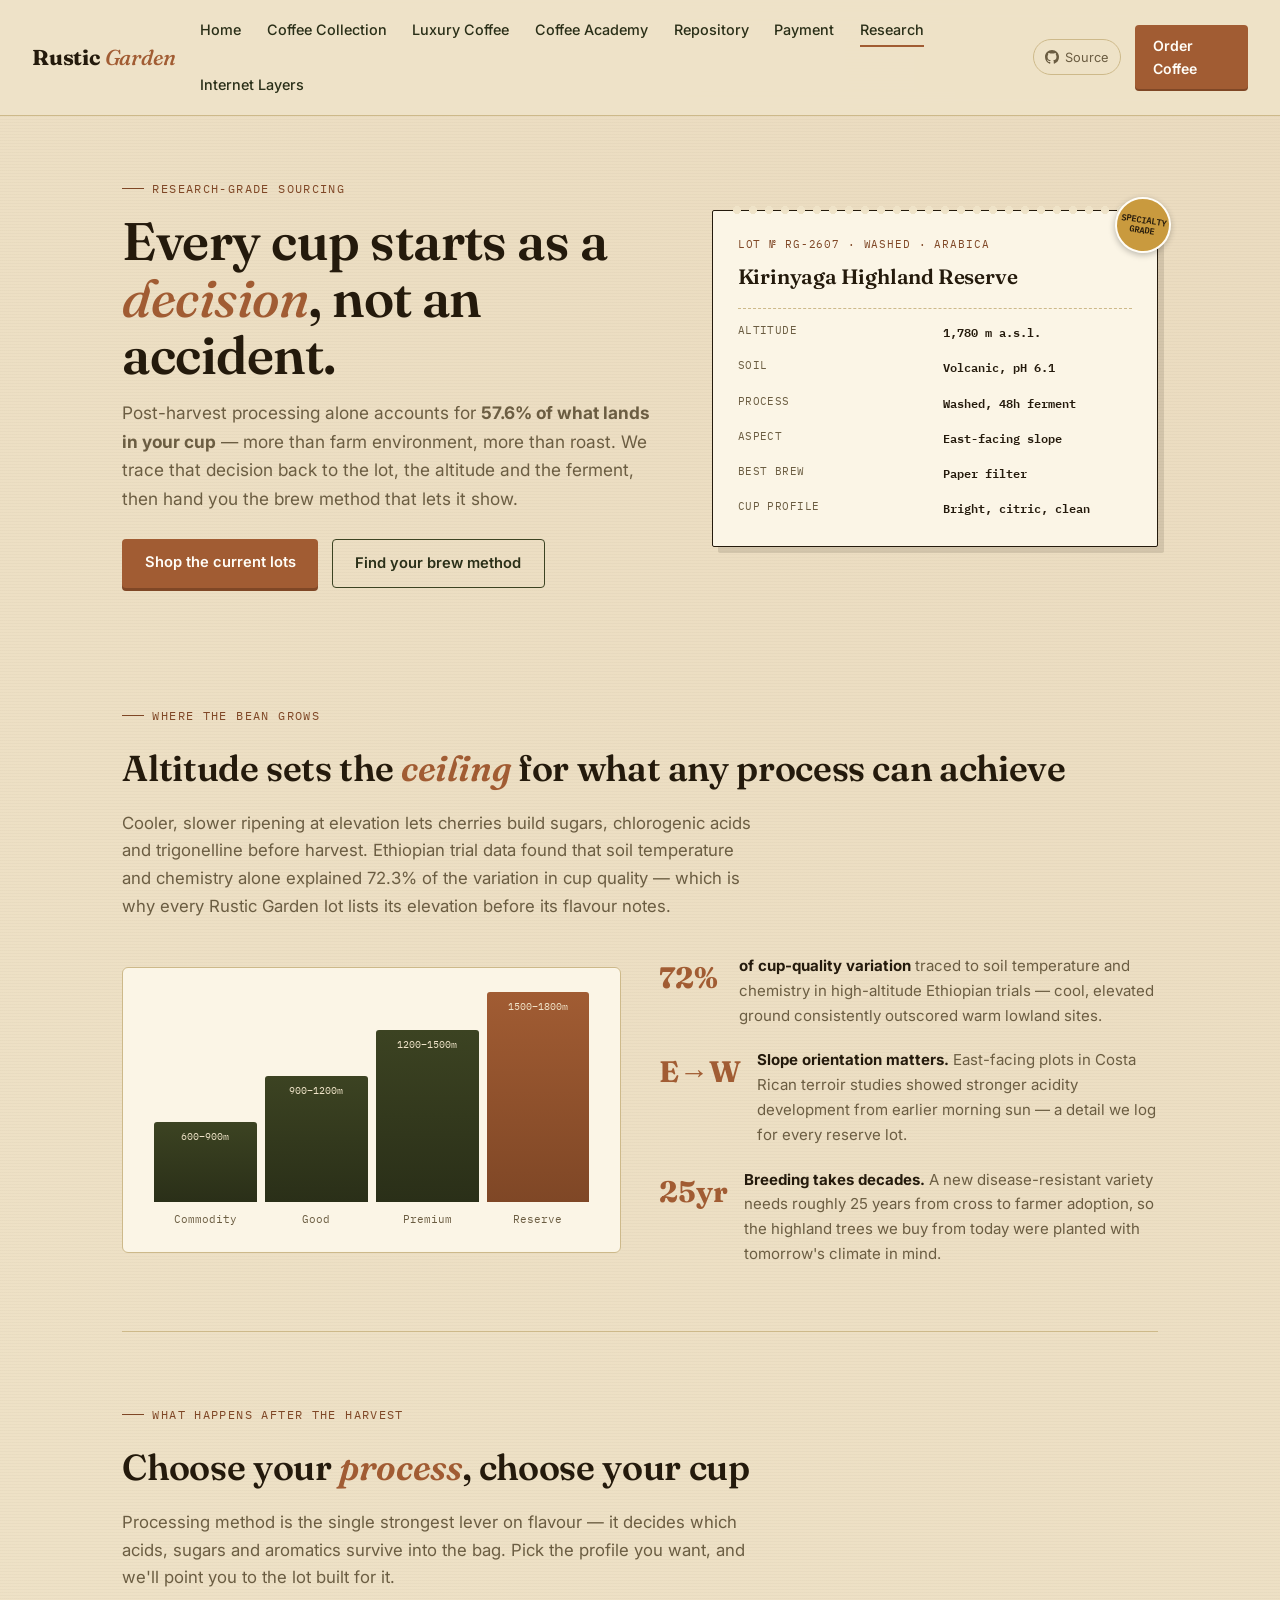
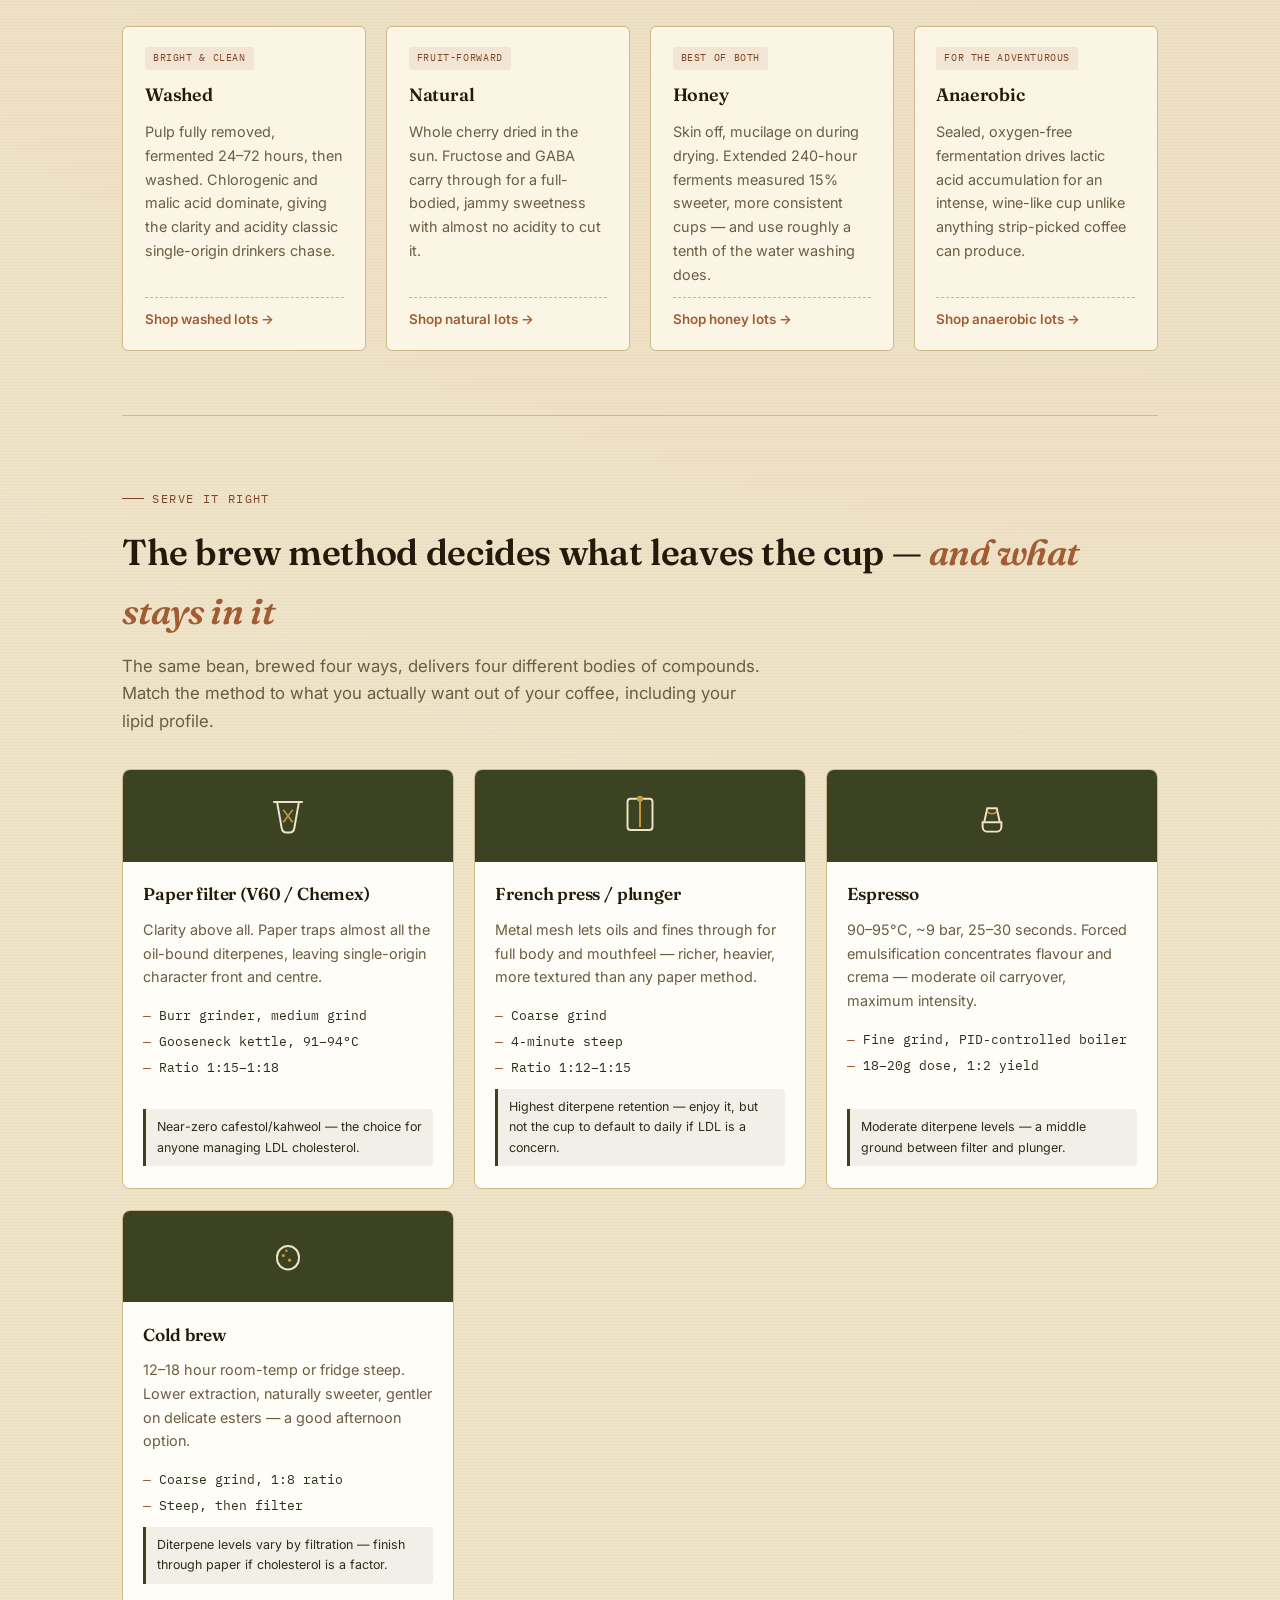
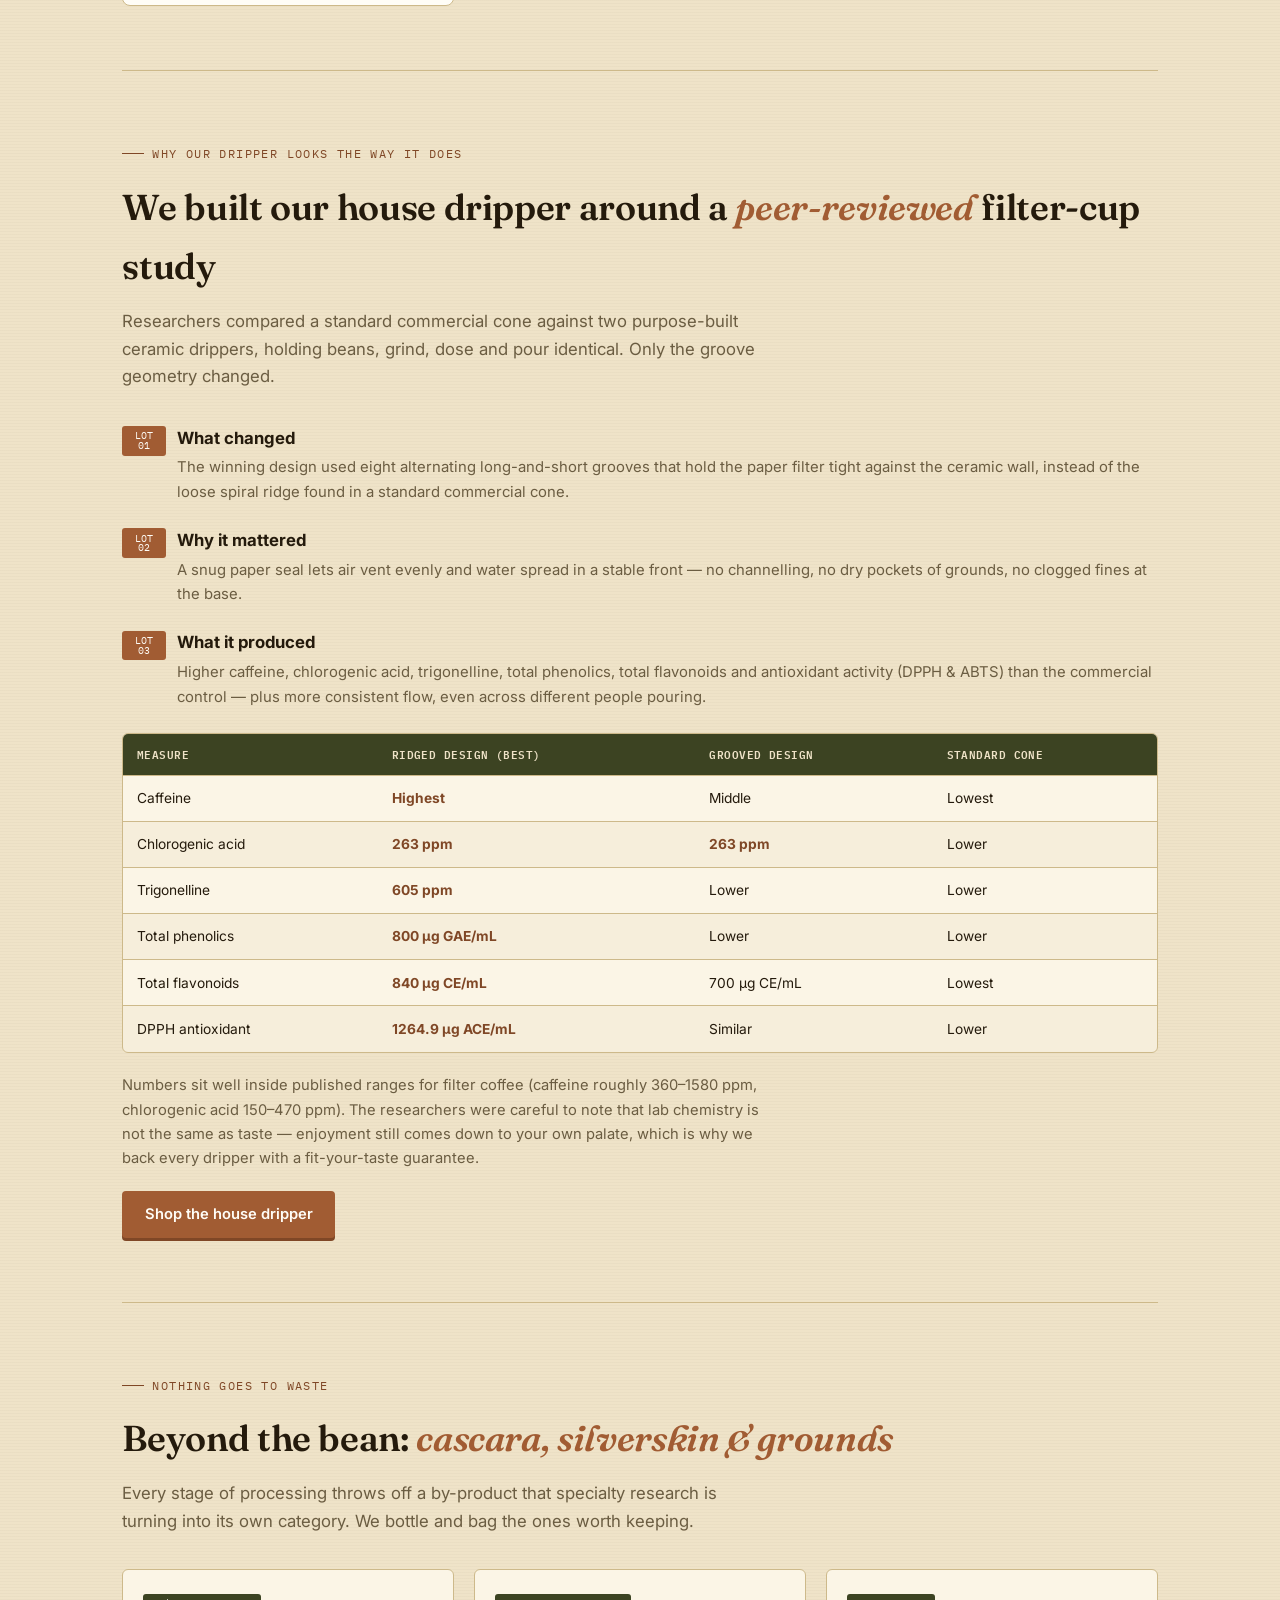
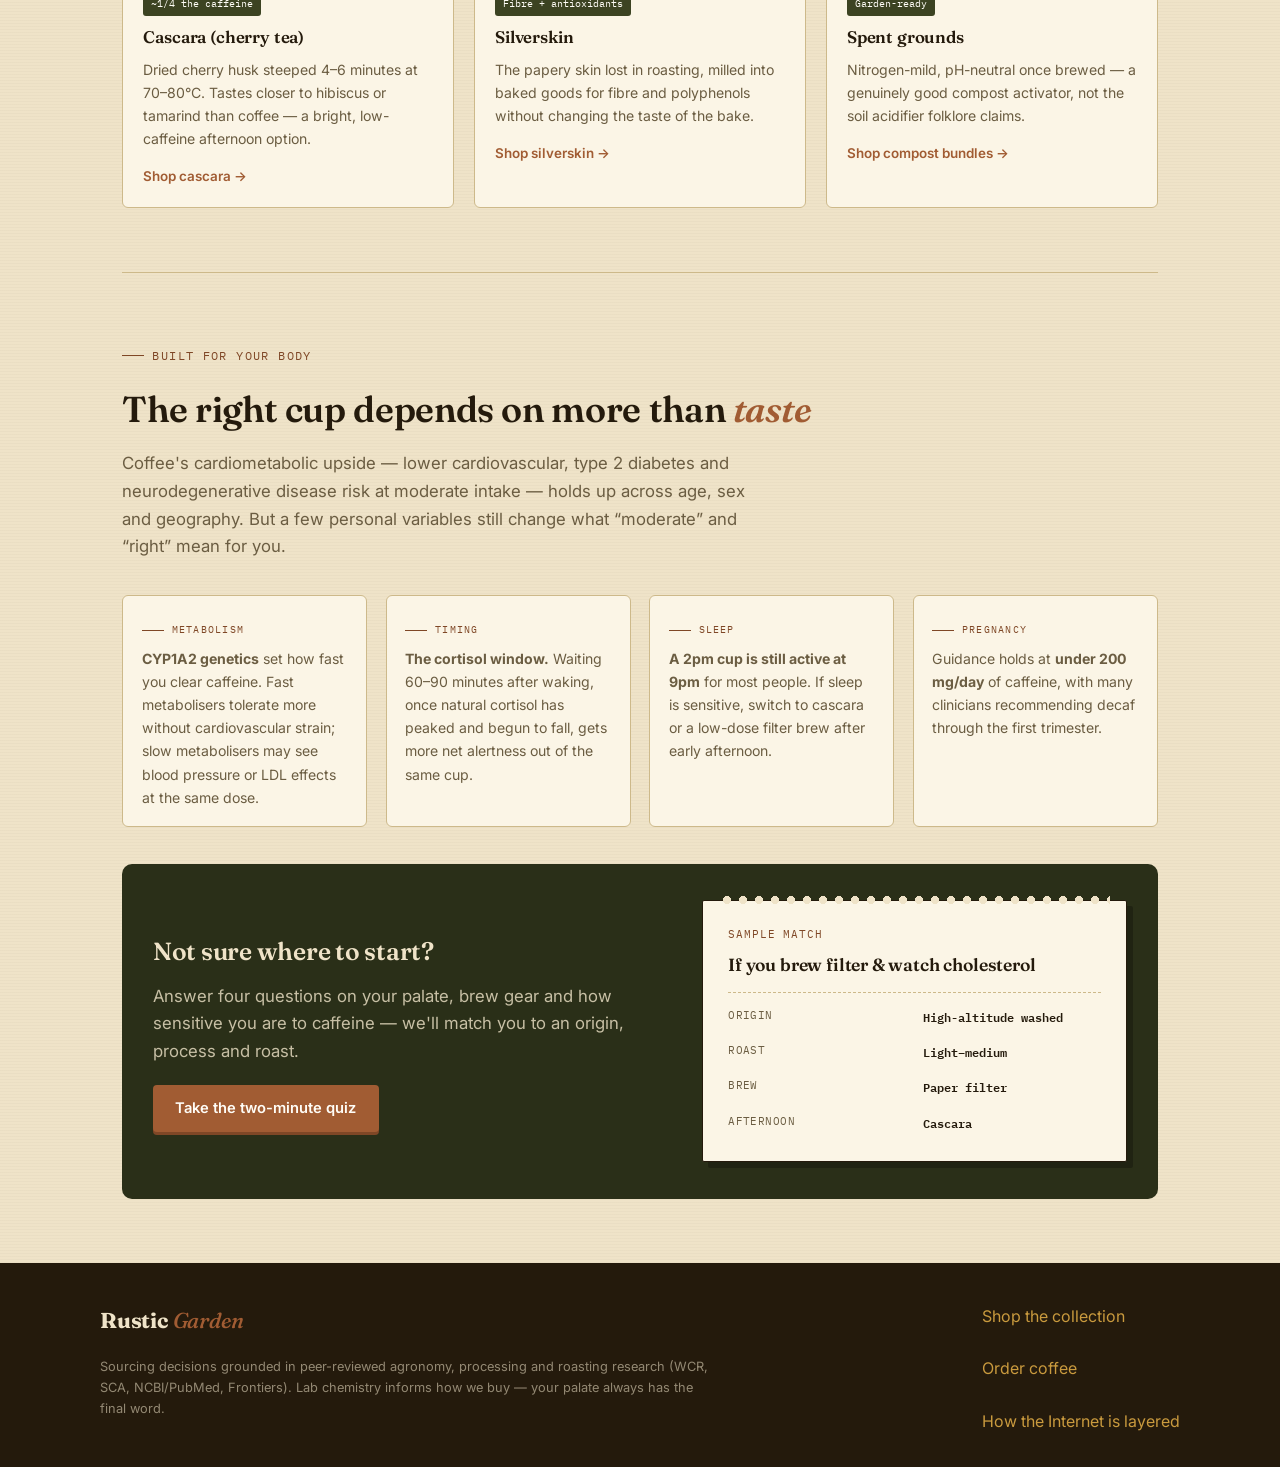
==== commit b6497cba: "Update print statement from 'Hello' to 'Goodbye'" ====
--- a/coffee.html
+++ b/coffee.html
@@ -9,579 +9,697 @@
 <link rel="preconnect" href="https://fonts.gstatic.com" crossorigin>
 <link href="https://fonts.googleapis.com/css2?family=Fraunces:ital,opsz,wght@0,9..144,400;0,9..144,600;0,9..144,700;1,9..144,500&family=Inter:wght@400;500;600;700&family=IBM+Plex+Mono:wght@400;500;600&display=swap" rel="stylesheet">
 <style>
-  :root{
-    --ink:#241a0c;
-    --forest:#3c4322;
-    --forest-deep:#2a2f18;
-    --parchment:#efe3c8;
-    --parchment-deep:#e6d7b4;
-    --card:#fbf5e6;
-    --copper:#a15c33;
-    --copper-deep:#7f4726;
-    --gold:#c99a3e;
-    --line:#cdb98a;
-    --muted:#6b5d42;
-    --white:#fffdf7;
-  }
-
-  *{box-sizing:border-box;margin:0;padding:0;}
-
-  html{scroll-behavior:smooth;}
-
-  body{
-    background:var(--parchment);
-    background-image:
-      radial-gradient(circle at 100% 0%, rgba(161,92,51,0.06), transparent 40%),
-      repeating-linear-gradient(0deg, rgba(36,26,12,0.025) 0px, rgba(36,26,12,0.025) 1px, transparent 1px, transparent 3px);
-    color:var(--ink);
-    font-family:'Inter',sans-serif;
-    line-height:1.65;
-    font-size:1rem;
-  }
-
-  a{color:inherit;}
-
-  .mono{font-family:'IBM Plex Mono',monospace;}
-
-  h1,h2,h3,.display{
-    font-family:'Fraunces',serif;
-    color:var(--ink);
-    font-weight:600;
-    letter-spacing:-0.01em;
-  }
-
-  /* ============ NAV ============ */
-  #mainNav{
-    position:sticky;
-    top:0;
-    z-index:100;
-    display:flex;
-    align-items:center;
-    justify-content:space-between;
-    gap:1.5rem;
-    padding:0.9rem 2rem;
-    background:rgba(239,227,200,0.92);
-    backdrop-filter:blur(8px);
-    border-bottom:1px solid var(--line);
-  }
-
-  .nav-mark{
-    font-family:'Fraunces',serif;
-    font-weight:700;
-    font-size:1.35rem;
-    color:var(--ink);
-    text-decoration:none;
-    letter-spacing:-0.01em;
-    white-space:nowrap;
-  }
-  .nav-mark span{color:var(--copper);font-style:italic;font-weight:500;}
-
-  .nav-links{
-    display:flex;
-    gap:1.9rem;
-    flex-wrap:wrap;
-  }
-  .nav-links a{
-    text-decoration:none;
-    font-size:0.92rem;
-    font-weight:500;
-    color:var(--forest-deep);
-    position:relative;
-    padding:0.2rem 0;
-  }
-  .nav-links a::after{
-    content:"";
-    position:absolute;
-    left:0; right:100%;
-    bottom:-2px;
-    height:2px;
-    background:var(--copper);
-    transition:right .2s ease;
-  }
-  .nav-links a:hover::after{right:0;}
-
-  .nav-right{display:flex;align-items:center;gap:1rem;}
-
-  .nav-gh{
-    display:flex;align-items:center;gap:0.4rem;
-    text-decoration:none;
-    font-size:0.82rem;
-    color:var(--muted);
-    border:1px solid var(--line);
-    padding:0.4rem 0.7rem;
-    border-radius:999px;
-  }
-  .nav-gh svg{width:14px;height:14px;fill:var(--muted);}
-  .nav-gh:hover{color:var(--ink);border-color:var(--copper);}
-
-  .nav-cta{
-    text-decoration:none;
-    background:var(--copper);
-    color:var(--white);
-    font-weight:600;
-    font-size:0.88rem;
-    padding:0.55rem 1.1rem;
-    border-radius:4px;
-    letter-spacing:0.01em;
-    box-shadow:0 2px 0 var(--copper-deep);
-  }
-  .nav-cta:hover{background:var(--copper-deep);}
-
-  .nav-burger{
-    display:none;
-    flex-direction:column;
-    gap:5px;
-    background:none;
-    border:none;
-    cursor:pointer;
-    padding:0.3rem;
-  }
-  .nav-burger span{width:22px;height:2px;background:var(--ink);display:block;}
-
-  .mobile-menu{
-    display:none;
-    position:fixed;
-    inset:0;
-    background:var(--forest-deep);
-    z-index:200;
-    padding:2rem;
-    flex-direction:column;
-    gap:1.4rem;
-  }
-  .mobile-menu.active{display:flex;}
-  .mobile-menu a{
-    color:var(--parchment);
-    text-decoration:none;
-    font-family:'Fraunces',serif;
-    font-size:1.5rem;
-    font-weight:600;
-  }
-  .mobile-menu .close{
-    align-self:flex-end;
-    color:var(--parchment);
-    font-family:'Inter',sans-serif;
-    font-size:0.95rem;
-    cursor:pointer;
-    margin-bottom:1rem;
-  }
-
-  @media (max-width:880px){
-    .nav-links{display:none;}
-    .nav-gh{display:none;}
-    .nav-burger{display:flex;}
-    #mainNav{padding:0.85rem 1.1rem;}
-  }
-
-  /* ============ SHARED LAYOUT ============ */
-  main{max-width:1080px;margin:0 auto;padding:0 1.4rem;}
-
-  .eyebrow{
-    display:inline-flex;
-    align-items:center;
-    gap:0.5rem;
-    font-family:'IBM Plex Mono',monospace;
-    font-size:0.72rem;
-    letter-spacing:0.12em;
-    text-transform:uppercase;
-    color:var(--copper-deep);
-    margin-bottom:0.9rem;
-  }
-  .eyebrow::before{
-    content:"";
-    width:22px;height:1px;
-    background:var(--copper-deep);
-  }
-
-  section{padding:4.2rem 0;border-bottom:1px solid var(--line);}
-  section:last-of-type{border-bottom:none;}
-
-  h2{font-size:clamp(1.6rem,3.4vw,2.3rem);margin-bottom:0.7rem;}
-  h2 em{color:var(--copper);font-style:italic;}
-  .section-lead{max-width:640px;color:var(--muted);font-size:1.05rem;margin-bottom:2.2rem;}
-
-  .btn{
-    display:inline-block;
-    text-decoration:none;
-    font-weight:600;
-    font-size:0.92rem;
-    padding:0.7rem 1.4rem;
-    border-radius:4px;
-  }
-  .btn-primary{background:var(--copper);color:var(--white);box-shadow:0 3px 0 var(--copper-deep);}
-  .btn-primary:hover{background:var(--copper-deep);}
-  .btn-ghost{border:1.5px solid var(--forest);color:var(--forest-deep);}
-  .btn-ghost:hover{background:var(--forest);color:var(--parchment);}
-
-  /* ============ HERO — the specimen label ============ */
-  .hero{
-    padding:3.6rem 0 3rem;
-    display:grid;
-    grid-template-columns:1.1fr 0.9fr;
-    gap:3rem;
-    align-items:center;
-  }
-  .hero h1{
-    font-size:clamp(2.1rem,5vw,3.4rem);
-    line-height:1.05;
-    margin-bottom:1.1rem;
-  }
-  .hero h1 em{color:var(--copper);font-style:italic;font-weight:500;}
-  .hero p.sub{color:var(--muted);font-size:1.1rem;max-width:34rem;margin-bottom:1.7rem;}
-  .hero .cta-row{display:flex;gap:0.9rem;flex-wrap:wrap;}
-
-  /* the recurring "specimen label" signature card */
-  .specimen{
-    background:var(--card);
-    border:1.5px solid var(--ink);
-    border-radius:2px;
-    position:relative;
-    padding:1.6rem 1.6rem 1.3rem;
-    box-shadow:6px 6px 0 rgba(36,26,12,0.12);
-  }
-  .specimen::before{
-    content:"";
-    position:absolute;
-    top:-9px; left:16px; right:16px;
-    height:16px;
-    background-image:radial-gradient(circle, var(--parchment) 4px, transparent 4.2px);
-    background-size:16px 16px;
-    background-position:0 0;
-    background-repeat:repeat-x;
-  }
-  .specimen .lot{
-    font-family:'IBM Plex Mono',monospace;
-    font-size:0.7rem;
-    letter-spacing:0.08em;
-    color:var(--copper-deep);
-    text-transform:uppercase;
-    margin-bottom:0.4rem;
-  }
-  .specimen h3{font-size:1.35rem;margin-bottom:0.9rem;}
-  .specimen .specs{
-    display:grid;
-    grid-template-columns:1fr 1fr;
-    gap:0.5rem 1rem;
-    font-family:'IBM Plex Mono',monospace;
-    font-size:0.78rem;
-    border-top:1px dashed var(--line);
-    padding-top:0.9rem;
-  }
-  .specimen .specs dt{color:var(--muted);text-transform:uppercase;letter-spacing:0.04em;font-size:0.68rem;}
-  .specimen .specs dd{color:var(--ink);font-weight:600;margin-bottom:0.55rem;}
-  .seal{
-    position:absolute;
-    top:-14px; right:-14px;
-    width:56px;height:56px;
-    border-radius:50%;
-    background:var(--gold);
-    display:flex;align-items:center;justify-content:center;
-    text-align:center;
-    font-family:'IBM Plex Mono',monospace;
-    font-size:0.55rem;
-    font-weight:600;
-    color:var(--ink);
-    line-height:1.1;
-    transform:rotate(9deg);
-    box-shadow:0 2px 6px rgba(0,0,0,0.25);
-    border:2px solid var(--white);
-  }
-
-  /* ============ ORIGIN / ALTITUDE ============ */
-  .origin-grid{
-    display:grid;
-    grid-template-columns:1fr 1fr;
-    gap:2.5rem;
-    align-items:center;
-  }
-  .altitude-scale{
-    background:var(--card);
-    border:1px solid var(--line);
-    border-radius:6px;
-    padding:1.6rem;
-  }
-  .altitude-bar{
-    position:relative;
-    height:220px;
-    display:flex;
-    align-items:flex-end;
-    gap:0.5rem;
-    padding:0 0.5rem;
-  }
-  .altitude-col{
-    flex:1;
-    background:linear-gradient(180deg, var(--forest), var(--forest-deep));
-    border-radius:3px 3px 0 0;
-    position:relative;
-    display:flex;
-    align-items:flex-start;
-    justify-content:center;
-    color:var(--parchment);
-    font-family:'IBM Plex Mono',monospace;
-    font-size:0.68rem;
-    padding-top:0.4rem;
-  }
-  .altitude-labels{
-    display:flex;gap:0.5rem;padding:0 0.5rem;margin-top:0.6rem;
-  }
-  .altitude-labels span{flex:1;text-align:center;font-size:0.68rem;color:var(--muted);font-family:'IBM Plex Mono',monospace;}
-
-  .stat-list{display:flex;flex-direction:column;gap:1.3rem;}
-  .stat-item{display:flex;gap:1rem;align-items:flex-start;}
-  .stat-num{
-    font-family:'Fraunces',serif;
-    font-size:1.9rem;
-    font-weight:700;
-    color:var(--copper);
-    flex-shrink:0;
-    min-width:4.2rem;
-  }
-  .stat-item p{color:var(--muted);font-size:0.95rem;}
-  .stat-item strong{color:var(--ink);}
-
-  /* ============ PROCESS TABLE / CARDS ============ */
-  .process-grid{
-    display:grid;
-    grid-template-columns:repeat(auto-fit,minmax(230px,1fr));
-    gap:1.3rem;
-  }
-  .process-card{
-    background:var(--card);
-    border:1px solid var(--line);
-    border-radius:6px;
-    padding:1.3rem 1.4rem;
-    display:flex;
-    flex-direction:column;
-    gap:0.7rem;
-  }
-  .process-card .tag{
-    font-family:'IBM Plex Mono',monospace;
-    font-size:0.65rem;
-    letter-spacing:0.06em;
-    text-transform:uppercase;
-    color:var(--copper-deep);
-    background:rgba(161,92,51,0.1);
-    display:inline-block;
-    padding:0.2rem 0.5rem;
-    border-radius:3px;
-    width:fit-content;
-  }
-  .process-card h3{font-size:1.15rem;}
-  .process-card p{color:var(--muted);font-size:0.92rem;flex-grow:1;}
-  .process-card .shop-link{
-    font-size:0.85rem;
-    font-weight:600;
-    color:var(--copper);
-    text-decoration:none;
-    border-top:1px dashed var(--line);
-    padding-top:0.7rem;
-  }
-  .process-card .shop-link:hover{color:var(--copper-deep);text-decoration:underline;}
-
-  /* ============ BREW METHOD GUIDE ============ */
-  .brew-grid{
-    display:grid;
-    grid-template-columns:repeat(auto-fit,minmax(250px,1fr));
-    gap:1.4rem;
-  }
-  .brew-card{
-    background:var(--white);
-    border:1px solid var(--line);
-    border-radius:8px;
-    overflow:hidden;
-    display:flex;
-    flex-direction:column;
-  }
-  .brew-card .icon-band{
-    background:var(--forest);
-    padding:1.4rem;
-    display:flex;
-    align-items:center;
-    justify-content:center;
-  }
-  .brew-card .icon-band svg{width:52px;height:52px;}
-  .brew-card .body{padding:1.2rem 1.3rem 1.4rem;display:flex;flex-direction:column;gap:0.6rem;flex-grow:1;}
-  .brew-card h3{font-size:1.1rem;}
-  .brew-card p{font-size:0.9rem;color:var(--muted);}
-  .brew-card .use-list{list-style:none;font-size:0.85rem;font-family:'IBM Plex Mono',monospace;color:var(--forest-deep);margin-top:0.3rem;}
-  .brew-card .use-list li{padding:0.15rem 0;}
-  .brew-card .use-list li::before{content:"— ";color:var(--copper);}
-  .brew-card .health-note{
-    margin-top:auto;
-    font-size:0.8rem;
-    background:rgba(60,67,34,0.07);
-    border-left:3px solid var(--forest);
-    padding:0.55rem 0.7rem;
-    border-radius:0 4px 4px 0;
-    color:var(--forest-deep);
-  }
-
-  /* ============ HOUSE DRIPPER / STEPS ============ */
-  .steps{counter-reset:step;list-style:none;display:flex;flex-direction:column;gap:1.5rem;}
-  .steps li{position:relative;padding-left:3.4rem;}
-  .steps li::before{
-    counter-increment:step;
-    content:"LOT " counter(step,decimal-leading-zero);
-    position:absolute;left:0;top:0.1rem;
-    font-family:'IBM Plex Mono',monospace;
-    font-size:0.62rem;
-    color:var(--white);
-    background:var(--copper);
-    padding:0.35rem 0.4rem;
-    border-radius:3px;
-    line-height:1;
-    width:2.8rem;
-    text-align:center;
-  }
-  .steps h4{font-size:1.05rem;margin-bottom:0.25rem;}
-  .steps p{color:var(--muted);font-size:0.94rem;}
-
-  .table-wrap{overflow-x:auto;border:1px solid var(--line);border-radius:6px;background:var(--card);margin-top:1.6rem;}
-  table{width:100%;border-collapse:collapse;font-size:0.88rem;}
-  th,td{padding:0.75rem 0.9rem;text-align:left;border-bottom:1px solid var(--line);}
-  th{background:var(--forest);color:var(--parchment);font-weight:600;font-family:'IBM Plex Mono',monospace;font-size:0.72rem;text-transform:uppercase;letter-spacing:0.04em;}
-  tr:last-child td{border-bottom:none;}
-  tr:nth-child(even) td{background:rgba(205,185,138,0.12);}
-  .win{color:var(--copper-deep);font-weight:700;}
-
-  /* ============ BEYOND THE BEAN ============ */
-  .byproduct-grid{display:grid;grid-template-columns:repeat(auto-fit,minmax(220px,1fr));gap:1.3rem;}
-  .byproduct-card{
-    background:var(--card);
-    border:1px solid var(--line);
-    border-radius:6px;
-    padding:1.2rem 1.3rem;
-    text-align:left;
-  }
-  .byproduct-card .badge{
-    font-family:'IBM Plex Mono',monospace;
-    font-size:0.65rem;
-    color:var(--white);
-    background:var(--forest);
-    padding:0.15rem 0.5rem;
-    border-radius:3px;
-    display:inline-block;
-    margin-bottom:0.6rem;
-  }
-  .byproduct-card h3{font-size:1.05rem;margin-bottom:0.4rem;}
-  .byproduct-card p{font-size:0.88rem;color:var(--muted);margin-bottom:0.8rem;}
-
-  /* ============ PERSONALISE / HEALTH ============ */
-  .quiz-band{
-    background:var(--forest-deep);
-    color:var(--parchment);
-    border-radius:10px;
-    padding:2.4rem 2rem;
-    display:grid;
-    grid-template-columns:1.1fr 0.9fr;
-    gap:2rem;
-    align-items:center;
-  }
-  .quiz-band h2{color:var(--parchment);}
-  .quiz-band .section-lead{color:rgba(239,227,200,0.8);}
-  .quiz-band .btn-primary{box-shadow:0 3px 0 var(--copper-deep);}
-
-  .health-grid{
-    display:grid;
-    grid-template-columns:repeat(auto-fit,minmax(230px,1fr));
-    gap:1.2rem;
-    margin-top:1rem;
-  }
-  .health-item{
-    background:var(--card);
-    border:1px solid var(--line);
-    border-radius:6px;
-    padding:1.1rem 1.2rem;
-  }
-  .health-item .eyebrow{margin-bottom:0.5rem;font-size:0.66rem;}
-  .health-item p{font-size:0.88rem;color:var(--muted);}
-
-  /* ============ FOOTER ============ */
-  footer{
-    background:var(--ink);
-    color:var(--parchment);
-    padding:2.6rem 1.4rem 2rem;
-  }
-  .footer-inner{max-width:1080px;margin:0 auto;display:flex;justify-content:space-between;flex-wrap:wrap;gap:1.5rem;}
-  footer a{color:var(--gold);text-decoration:none;}
-  footer .fine{font-size:0.8rem;color:rgba(239,227,200,0.55);max-width:38rem;margin-top:1.2rem;}
-
-  @media (max-width:760px){
-    .hero{grid-template-columns:1fr;}
-    .origin-grid{grid-template-columns:1fr;}
-    .quiz-band{grid-template-columns:1fr;}
-  }
+:root {
+  --ink: #241a0c;
+  --forest: #3c4322;
+  --forest-deep: #2a2f18;
+  --parchment: #efe3c8;
+  --parchment-deep: #e6d7b4;
+  --card: #fbf5e6;
+  --copper: #a15c33;
+  --copper-deep: #7f4726;
+  --gold: #c99a3e;
+  --line: #cdb98a;
+  --muted: #6b5d42;
+  --white: #fffdf7;
+}
+
+*, *::before, *::after { box-sizing: border-box; margin: 0; padding: 0; }
+
+html { scroll-behavior: smooth; }
+
+body {
+  background: var(--parchment);
+  background-image:
+    radial-gradient(circle at 100% 0%, rgba(161,92,51,0.06), transparent 40%),
+    repeating-linear-gradient(0deg, rgba(36,26,12,0.025) 0px, rgba(36,26,12,0.025) 1px, transparent 1px, transparent 3px);
+  color: var(--ink);
+  font-family: 'Inter', sans-serif;
+  line-height: 1.65;
+  font-size: 1rem;
+  -webkit-font-smoothing: antialiased;
+}
+
+a { color: inherit; }
+
+.mono { font-family: 'IBM Plex Mono', monospace; }
+
+h1, h2, h3, .display {
+  font-family: 'Fraunces', serif;
+  color: var(--ink);
+  font-weight: 600;
+  letter-spacing: -0.01em;
+}
+
+/* ── NAV ── */
+#mainNav {
+  position: sticky;
+  top: 0;
+  z-index: 100;
+  display: flex;
+  align-items: center;
+  justify-content: space-between;
+  gap: 1.5rem;
+  padding: 0.9rem 2rem;
+  background: rgba(239,227,200,0.94);
+  backdrop-filter: blur(10px);
+  border-bottom: 1px solid var(--line);
+}
+
+.nav-mark {
+  font-family: 'Fraunces', serif;
+  font-weight: 700;
+  font-size: 1.35rem;
+  color: var(--ink);
+  text-decoration: none;
+  letter-spacing: -0.01em;
+  white-space: nowrap;
+}
+.nav-mark span { color: var(--copper); font-style: italic; font-weight: 500; }
+
+.nav-links {
+  display: flex;
+  gap: 1.6rem;
+  flex-wrap: wrap;
+}
+.nav-links a {
+  text-decoration: none;
+  font-size: 0.9rem;
+  font-weight: 500;
+  color: var(--forest-deep);
+  position: relative;
+  padding: 0.2rem 0;
+}
+.nav-links a::after {
+  content: "";
+  position: absolute;
+  left: 0; right: 100%;
+  bottom: -2px;
+  height: 2px;
+  background: var(--copper);
+  transition: right .2s ease;
+}
+.nav-links a:hover::after,
+.nav-links a[aria-current="page"]::after { right: 0; }
+
+.nav-right { display: flex; align-items: center; gap: 0.9rem; }
+
+.nav-gh {
+  display: flex; align-items: center; gap: 0.4rem;
+  text-decoration: none;
+  font-size: 0.8rem;
+  color: var(--muted);
+  border: 1px solid var(--line);
+  padding: 0.4rem 0.7rem;
+  border-radius: 999px;
+  transition: color .15s, border-color .15s;
+}
+.nav-gh svg { width: 14px; height: 14px; fill: currentColor; }
+.nav-gh:hover { color: var(--ink); border-color: var(--copper); }
+
+.nav-cta {
+  text-decoration: none;
+  background: var(--copper);
+  color: var(--white);
+  font-weight: 600;
+  font-size: 0.88rem;
+  padding: 0.55rem 1.1rem;
+  border-radius: 4px;
+  letter-spacing: 0.01em;
+  box-shadow: 0 2px 0 var(--copper-deep);
+  transition: background .15s;
+}
+.nav-cta:hover { background: var(--copper-deep); }
+
+.nav-burger {
+  display: none;
+  flex-direction: column;
+  gap: 5px;
+  background: none;
+  border: none;
+  cursor: pointer;
+  padding: 0.3rem;
+}
+.nav-burger span {
+  width: 22px; height: 2px;
+  background: var(--ink);
+  display: block;
+  transition: transform .2s, opacity .2s;
+}
+
+.mobile-menu {
+  display: none;
+  position: fixed;
+  inset: 0;
+  background: var(--forest-deep);
+  z-index: 200;
+  padding: 2rem;
+  flex-direction: column;
+  gap: 1.3rem;
+  overflow-y: auto;
+}
+.mobile-menu.active { display: flex; }
+.mobile-menu a {
+  color: var(--parchment);
+  text-decoration: none;
+  font-family: 'Fraunces', serif;
+  font-size: 1.45rem;
+  font-weight: 600;
+}
+.mobile-menu .close {
+  align-self: flex-end;
+  color: var(--parchment);
+  font-family: 'Inter', sans-serif;
+  font-size: 0.95rem;
+  cursor: pointer;
+  margin-bottom: 0.8rem;
+  background: none;
+  border: none;
+}
+
+@media (max-width: 920px) {
+  .nav-links, .nav-gh { display: none; }
+  .nav-burger { display: flex; }
+  #mainNav { padding: 0.85rem 1.1rem; }
+}
+
+/* ── SHARED ── */
+main { max-width: 1080px; margin: 0 auto; padding: 0 1.4rem; }
+
+.eyebrow {
+  display: inline-flex;
+  align-items: center;
+  gap: 0.5rem;
+  font-family: 'IBM Plex Mono', monospace;
+  font-size: 0.72rem;
+  letter-spacing: 0.12em;
+  text-transform: uppercase;
+  color: var(--copper-deep);
+  margin-bottom: 0.9rem;
+}
+.eyebrow::before {
+  content: "";
+  width: 22px; height: 1px;
+  background: var(--copper-deep);
+}
+
+section {
+  padding: 4rem 0;
+  border-bottom: 1px solid var(--line);
+}
+section:last-of-type { border-bottom: none; }
+
+h2 {
+  font-size: clamp(1.55rem, 3.2vw, 2.25rem);
+  margin-bottom: 0.7rem;
+}
+h2 em { color: var(--copper); font-style: italic; }
+
+.section-lead {
+  max-width: 640px;
+  color: var(--muted);
+  font-size: 1.05rem;
+  margin-bottom: 2.1rem;
+}
+
+.btn {
+  display: inline-block;
+  text-decoration: none;
+  font-weight: 600;
+  font-size: 0.92rem;
+  padding: 0.7rem 1.4rem;
+  border-radius: 4px;
+  transition: background .15s, color .15s;
+}
+.btn-primary {
+  background: var(--copper);
+  color: var(--white);
+  box-shadow: 0 3px 0 var(--copper-deep);
+}
+.btn-primary:hover { background: var(--copper-deep); }
+.btn-ghost {
+  border: 1.5px solid var(--forest);
+  color: var(--forest-deep);
+}
+.btn-ghost:hover {
+  background: var(--forest);
+  color: var(--parchment);
+}
+
+/* ── HERO ── */
+.hero {
+  padding: 3.4rem 0 2.8rem;
+  display: grid;
+  grid-template-columns: 1.1fr 0.9fr;
+  gap: 2.8rem;
+  align-items: center;
+  border-bottom: none;
+}
+.hero h1 {
+  font-size: clamp(2rem, 4.8vw, 3.3rem);
+  line-height: 1.08;
+  margin-bottom: 1rem;
+}
+.hero h1 em { color: var(--copper); font-style: italic; font-weight: 500; }
+.hero p.sub {
+  color: var(--muted);
+  font-size: 1.08rem;
+  max-width: 34rem;
+  margin-bottom: 1.6rem;
+}
+.hero .cta-row { display: flex; gap: 0.85rem; flex-wrap: wrap; }
+
+.specimen {
+  background: var(--card);
+  border: 1.5px solid var(--ink);
+  border-radius: 2px;
+  position: relative;
+  padding: 1.55rem 1.55rem 1.25rem;
+  box-shadow: 6px 6px 0 rgba(36,26,12,0.12);
+}
+.specimen::before {
+  content: "";
+  position: absolute;
+  top: -9px; left: 16px; right: 16px;
+  height: 16px;
+  background-image: radial-gradient(circle, var(--parchment) 4px, transparent 4.2px);
+  background-size: 16px 16px;
+  background-position: 0 0;
+  background-repeat: repeat-x;
+}
+.specimen .lot {
+  font-family: 'IBM Plex Mono', monospace;
+  font-size: 0.68rem;
+  letter-spacing: 0.08em;
+  color: var(--copper-deep);
+  text-transform: uppercase;
+  margin-bottom: 0.35rem;
+}
+.specimen h3 { font-size: 1.3rem; margin-bottom: 0.85rem; }
+.specimen .specs {
+  display: grid;
+  grid-template-columns: 1fr 1fr;
+  gap: 0.45rem 1rem;
+  font-family: 'IBM Plex Mono', monospace;
+  font-size: 0.76rem;
+  border-top: 1px dashed var(--line);
+  padding-top: 0.85rem;
+}
+.specimen .specs dt {
+  color: var(--muted);
+  text-transform: uppercase;
+  letter-spacing: 0.04em;
+  font-size: 0.66rem;
+}
+.specimen .specs dd {
+  color: var(--ink);
+  font-weight: 600;
+  margin-bottom: 0.5rem;
+}
+.seal {
+  position: absolute;
+  top: -14px; right: -14px;
+  width: 56px; height: 56px;
+  border-radius: 50%;
+  background: var(--gold);
+  display: flex; align-items: center; justify-content: center;
+  text-align: center;
+  font-family: 'IBM Plex Mono', monospace;
+  font-size: 0.55rem;
+  font-weight: 600;
+  color: var(--ink);
+  line-height: 1.1;
+  transform: rotate(9deg);
+  box-shadow: 0 2px 6px rgba(0,0,0,0.25);
+  border: 2px solid var(--white);
+}
+
+/* ── ORIGIN ── */
+.origin-grid {
+  display: grid;
+  grid-template-columns: 1fr 1fr;
+  gap: 2.4rem;
+  align-items: center;
+}
+.altitude-scale {
+  background: var(--card);
+  border: 1px solid var(--line);
+  border-radius: 6px;
+  padding: 1.5rem;
+}
+.altitude-bar {
+  position: relative;
+  height: 210px;
+  display: flex;
+  align-items: flex-end;
+  gap: 0.5rem;
+  padding: 0 0.4rem;
+}
+.altitude-col {
+  flex: 1;
+  background: linear-gradient(180deg, var(--forest), var(--forest-deep));
+  border-radius: 3px 3px 0 0;
+  position: relative;
+  display: flex;
+  align-items: flex-start;
+  justify-content: center;
+  color: var(--parchment);
+  font-family: 'IBM Plex Mono', monospace;
+  font-size: 0.65rem;
+  padding-top: 0.35rem;
+  min-width: 0;
+}
+.altitude-labels {
+  display: flex; gap: 0.5rem;
+  padding: 0 0.4rem;
+  margin-top: 0.55rem;
+}
+.altitude-labels span {
+  flex: 1;
+  text-align: center;
+  font-size: 0.66rem;
+  color: var(--muted);
+  font-family: 'IBM Plex Mono', monospace;
+}
+
+.stat-list { display: flex; flex-direction: column; gap: 1.25rem; }
+.stat-item { display: flex; gap: 1rem; align-items: flex-start; }
+.stat-num {
+  font-family: 'Fraunces', serif;
+  font-size: 1.85rem;
+  font-weight: 700;
+  color: var(--copper);
+  flex-shrink: 0;
+  min-width: 4rem;
+}
+.stat-item p { color: var(--muted); font-size: 0.94rem; }
+.stat-item strong { color: var(--ink); }
+
+/* ── PROCESS ── */
+.process-grid {
+  display: grid;
+  grid-template-columns: repeat(auto-fit, minmax(230px, 1fr));
+  gap: 1.25rem;
+}
+.process-card {
+  background: var(--card);
+  border: 1px solid var(--line);
+  border-radius: 6px;
+  padding: 1.25rem 1.35rem;
+  display: flex;
+  flex-direction: column;
+  gap: 0.65rem;
+  transition: box-shadow .2s, transform .2s;
+}
+.process-card:hover {
+  box-shadow: 0 6px 18px rgba(36,26,12,0.08);
+  transform: translateY(-2px);
+}
+.process-card .tag {
+  font-family: 'IBM Plex Mono', monospace;
+  font-size: 0.64rem;
+  letter-spacing: 0.06em;
+  text-transform: uppercase;
+  color: var(--copper-deep);
+  background: rgba(161,92,51,0.1);
+  display: inline-block;
+  padding: 0.2rem 0.5rem;
+  border-radius: 3px;
+  width: fit-content;
+}
+.process-card h3 { font-size: 1.12rem; }
+.process-card p { color: var(--muted); font-size: 0.9rem; flex-grow: 1; }
+.process-card .shop-link {
+  font-size: 0.84rem;
+  font-weight: 600;
+  color: var(--copper);
+  text-decoration: none;
+  border-top: 1px dashed var(--line);
+  padding-top: 0.65rem;
+}
+.process-card .shop-link:hover { color: var(--copper-deep); text-decoration: underline; }
+
+/* ── BREW ── */
+.brew-grid {
+  display: grid;
+  grid-template-columns: repeat(auto-fit, minmax(250px, 1fr));
+  gap: 1.3rem;
+}
+.brew-card {
+  background: var(--white);
+  border: 1px solid var(--line);
+  border-radius: 8px;
+  overflow: hidden;
+  display: flex;
+  flex-direction: column;
+  transition: box-shadow .2s;
+}
+.brew-card:hover { box-shadow: 0 8px 22px rgba(36,26,12,0.1); }
+.brew-card .icon-band {
+  background: var(--forest);
+  padding: 1.3rem;
+  display: flex;
+  align-items: center;
+  justify-content: center;
+}
+.brew-card .icon-band svg { width: 50px; height: 50px; }
+.brew-card .body {
+  padding: 1.15rem 1.25rem 1.35rem;
+  display: flex;
+  flex-direction: column;
+  gap: 0.55rem;
+  flex-grow: 1;
+}
+.brew-card h3 { font-size: 1.08rem; }
+.brew-card p { font-size: 0.9rem; color: var(--muted); }
+.brew-card .use-list {
+  list-style: none;
+  font-size: 0.84rem;
+  font-family: 'IBM Plex Mono', monospace;
+  color: var(--forest-deep);
+  margin-top: 0.25rem;
+}
+.brew-card .use-list li { padding: 0.12rem 0; }
+.brew-card .use-list li::before { content: "— "; color: var(--copper); }
+.brew-card .health-note {
+  margin-top: auto;
+  font-size: 0.78rem;
+  background: rgba(60,67,34,0.07);
+  border-left: 3px solid var(--forest);
+  padding: 0.5rem 0.65rem;
+  border-radius: 0 4px 4px 0;
+  color: var(--forest-deep);
+}
+
+/* ── STEPS + TABLE ── */
+.steps {
+  counter-reset: step;
+  list-style: none;
+  display: flex;
+  flex-direction: column;
+  gap: 1.4rem;
+}
+.steps li { position: relative; padding-left: 3.4rem; }
+.steps li::before {
+  counter-increment: step;
+  content: "LOT " counter(step, decimal-leading-zero);
+  position: absolute; left: 0; top: 0.1rem;
+  font-family: 'IBM Plex Mono', monospace;
+  font-size: 0.6rem;
+  color: var(--white);
+  background: var(--copper);
+  padding: 0.32rem 0.35rem;
+  border-radius: 3px;
+  line-height: 1;
+  width: 2.75rem;
+  text-align: center;
+}
+.steps h4 { font-size: 1.05rem; margin-bottom: 0.2rem; }
+.steps p { color: var(--muted); font-size: 0.93rem; }
+
+.table-wrap {
+  overflow-x: auto;
+  border: 1px solid var(--line);
+  border-radius: 6px;
+  background: var(--card);
+  margin-top: 1.5rem;
+}
+table {
+  width: 100%;
+  border-collapse: collapse;
+  font-size: 0.86rem;
+}
+th, td {
+  padding: 0.7rem 0.85rem;
+  text-align: left;
+  border-bottom: 1px solid var(--line);
+}
+th {
+  background: var(--forest);
+  color: var(--parchment);
+  font-weight: 600;
+  font-family: 'IBM Plex Mono', monospace;
+  font-size: 0.7rem;
+  text-transform: uppercase;
+  letter-spacing: 0.04em;
+}
+tr:last-child td { border-bottom: none; }
+tr:nth-child(even) td { background: rgba(205,185,138,0.12); }
+.win { color: var(--copper-deep); font-weight: 700; }
+
+/* ── BYPRODUCTS ── */
+.byproduct-grid {
+  display: grid;
+  grid-template-columns: repeat(auto-fit, minmax(220px, 1fr));
+  gap: 1.25rem;
+}
+.byproduct-card {
+  background: var(--card);
+  border: 1px solid var(--line);
+  border-radius: 6px;
+  padding: 1.15rem 1.25rem;
+}
+.byproduct-card .badge {
+  font-family: 'IBM Plex Mono', monospace;
+  font-size: 0.64rem;
+  color: var(--white);
+  background: var(--forest);
+  padding: 0.15rem 0.5rem;
+  border-radius: 3px;
+  display: inline-block;
+  margin-bottom: 0.55rem;
+}
+.byproduct-card h3 { font-size: 1.05rem; margin-bottom: 0.35rem; }
+.byproduct-card p { font-size: 0.88rem; color: var(--muted); margin-bottom: 0.75rem; }
+.byproduct-card .shop-link {
+  font-size: 0.84rem;
+  font-weight: 600;
+  color: var(--copper);
+  text-decoration: none;
+}
+.byproduct-card .shop-link:hover { text-decoration: underline; }
+
+/* ── HEALTH / QUIZ ── */
+.health-grid {
+  display: grid;
+  grid-template-columns: repeat(auto-fit, minmax(230px, 1fr));
+  gap: 1.15rem;
+  margin-top: 0.8rem;
+}
+.health-item {
+  background: var(--card);
+  border: 1px solid var(--line);
+  border-radius: 6px;
+  padding: 1.05rem 1.15rem;
+}
+.health-item .eyebrow { margin-bottom: 0.45rem; font-size: 0.64rem; }
+.health-item p { font-size: 0.88rem; color: var(--muted); }
+
+.quiz-band {
+  background: var(--forest-deep);
+  color: var(--parchment);
+  border-radius: 10px;
+  padding: 2.3rem 1.9rem;
+  display: grid;
+  grid-template-columns: 1.1fr 0.9fr;
+  gap: 1.9rem;
+  align-items: center;
+  margin-top: 2.3rem;
+}
+.quiz-band h2 { color: var(--parchment); }
+.quiz-band .section-lead { color: rgba(239,227,200,0.8); margin-bottom: 1.2rem; }
+.quiz-band .btn-primary { box-shadow: 0 3px 0 var(--copper-deep); }
+
+/* ── FOOTER ── */
+footer {
+  background: var(--ink);
+  color: var(--parchment);
+  padding: 2.5rem 1.4rem 2rem;
+}
+.footer-inner {
+  max-width: 1080px;
+  margin: 0 auto;
+  display: flex;
+  justify-content: space-between;
+  flex-wrap: wrap;
+  gap: 1.5rem;
+}
+footer a { color: var(--gold); text-decoration: none; }
+footer a:hover { text-decoration: underline; }
+footer .fine {
+  font-size: 0.8rem;
+  color: rgba(239,227,200,0.55);
+  max-width: 38rem;
+  margin-top: 1.1rem;
+}
+
+/* ── RESPONSIVE ── */
+@media (max-width: 760px) {
+  .hero { grid-template-columns: 1fr; gap: 2rem; }
+  .origin-grid { grid-template-columns: 1fr; }
+  .quiz-band { grid-template-columns: 1fr; }
+  .specimen .specs { grid-template-columns: 1fr 1fr; }
+}
+
+@media (prefers-reduced-motion: reduce) {
+  html { scroll-behavior: auto; }
+  * { transition: none !important; }
+}
 </style>
 </head>
 <body>
 
-<!-- Mobile menu overlay -->
-<!-- Mobile menu -->
-<div class="mobile-menu" id="mobileMenu" role="dialog" aria-label="Navigation">
-    <span class="close" id="menuClose" aria-label="Close menu">✕ Close</span>
-    <a href="index.html" onclick="closeMobileMenu()">Home</a>
-    <a href="product.html" onclick="closeMobileMenu()">Coffee Collection</a>
-    <a href="gibbs_luxury_coffee_homepage.html" onclick="closeMobileMenu()">Luxury Coffee</a>
-    <a href="soil_classification_lecture.html" onclick="closeMobileMenu()">Coffee Academy</a>
-    <a href="moringa_sunday_school_repository.html" onclick="closeMobileMenu()">Repository</a>
-    <a href="payment.html" onclick="closeMobileMenu()">Payment</a>
-    <a href="coffee.html" onclick="closeMobileMenu()">Research</a>
-    <a href="success.html" onclick="closeMobileMenu()">Success</a>
+<div class="mobile-menu" id="mobileMenu" role="dialog" aria-label="Navigation" aria-modal="true">
+  <button class="close" id="menuClose" aria-label="Close menu">✕ Close</button>
+  <a href="index.html" onclick="closeMobileMenu()">Home</a>
+  <a href="product.html" onclick="closeMobileMenu()">Coffee Collection</a>
+  <a href="gibbs_luxury_coffee_homepage.html" onclick="closeMobileMenu()">Luxury Coffee</a>
+  <a href="soil_classification_lecture.html" onclick="closeMobileMenu()">Coffee Academy</a>
+  <a href="moringa_sunday_school_repository.html" onclick="closeMobileMenu()">Repository</a>
+  <a href="payment.html" onclick="closeMobileMenu()">Payment</a>
+  <a href="coffee.html" onclick="closeMobileMenu()" aria-current="page">Research</a>
+  <a href="internet.html" onclick="closeMobileMenu()">Internet Layers</a>
+  <a href="success.html" onclick="closeMobileMenu()">Success</a>
 </div>
-<nav id="mainNav">
-    <a href="index.html" class="nav-mark">
-        Rustic <span>Garden</span>
+
+<nav id="mainNav" aria-label="Primary">
+  <a href="index.html" class="nav-mark">Rustic <span>Garden</span></a>
+  <div class="nav-links">
+    <a href="index.html">Home</a>
+    <a href="product.html">Coffee Collection</a>
+    <a href="gibbs_luxury_coffee_homepage.html">Luxury Coffee</a>
+    <a href="soil_classification_lecture.html">Coffee Academy</a>
+    <a href="moringa_sunday_school_repository.html">Repository</a>
+    <a href="payment.html">Payment</a>
+    <a href="coffee.html" aria-current="page">Research</a>
+    <a href="internet.html">Internet Layers</a>
+  </div>
+  <div class="nav-right">
+    <a href="https://github.com/groupdougie/Gibbs_Coffee"
+       class="nav-gh"
+       target="_blank"
+       rel="noopener noreferrer"
+       aria-label="GitHub repository">
+      <svg viewBox="0 0 16 16" aria-hidden="true">
+        <path d="M8 0C3.58 0 0 3.58 0 8c0 3.54 2.29 6.53 5.47 7.59.4.07.55-.17.55-.38 0-.19-.01-.82-.01-1.49-2.01.37-2.53-.49-2.69-.94-.09-.23-.48-.94-.82-1.13-.28-.15-.68-.52-.01-.53.63-.01 1.08.58 1.23.82.72 1.21 1.87.87 2.33.66.07-.52.28-.87.51-1.07-1.78-.2-3.64-.89-3.64-3.95 0-.87.31-1.59.82-2.15-.08-.2-.36-1.02.08-2.12 0 0 .67-.21 2.2.82.64-.18 1.32-.27 2-.27.68 0 1.36.09 2 .27 1.53-1.04 2.2-.82 2.2-.82.44 1.1.16 1.92.08 2.12.51.56.82 1.27.82 2.15 0 3.07-1.87 3.75-3.65 3.95.29.25.54.73.54 1.48 0 1.07-.01 1.93-.01 2.2 0 .21.15.46.55.38A8.013 8.013 0 0016 8c0-4.42-3.58-8-8-8z"/>
+      </svg>
+      Source
     </a>
-    <div class="nav-links">
-        <a href="index.html">Home</a>
-        <a href="product.html">Coffee Collection</a>
-        <a href="gibbs_luxury_coffee_homepage.html">Luxury Coffee</a>
-        <a href="soil_classification_lecture.html">Coffee Academy</a>
-        <a href="moringa_sunday_school_repository.html">Repository</a>
-        <a href="payment.html">Payment</a>
-        <a href="coffee.html">Research</a>
-    </div>
-    <div class="nav-right">
-        <a href="https://github.com/groupdougie/Gibbs_Coffee"
-           class="nav-gh"
-           target="_blank"
-           rel="noopener"
-           aria-label="GitHub Repository">
-            <svg viewBox="0 0 16 16" aria-hidden="true">
-                <path d="M8 0C3.58 0 0 3.58 0 8c0 3.54 2.29 6.53 5.47 7.59.4.07.55-.17.55-.38
-                0-.19-.01-.82-.01-1.49-2.01.37-2.53-.49-2.69-.94-.09-.23-.48-.94-.82-1.13
-                -.28-.15-.68-.52-.01-.53.63-.01 1.08.58 1.23.82.72 1.21 1.87.87
-                2.33.66.07-.52.28-.87.51-1.07-1.78-.2-3.64-.89-3.64-3.95
-                0-.87.31-1.59.82-2.15-.08-.2-.36-1.02.08-2.12
-                0 0 .67-.21 2.2.82.64-.18 1.32-.27
-                2-.27.68 0 1.36.09 2 .27
-                1.53-1.04 2.2-.82 2.2-.82.44
-                1.1.16 1.92.08 2.12.51.56.82
-                1.27.82 2.15 0 3.07-1.87
-                3.75-3.65 3.95.29.25.54.73.54
-                1.48 0 1.07-.01 1.93-.01
-                2.2 0 .21.15.46.55.38A8.013
-                8.013 0 0016 8c0-4.42-3.58-8-8-8z"/>
-            </svg>
-            Source
-        </a>
-        <a class="nav-cta" href="checkout.html">
-            Order Coffee
-        </a>
-        <button class="nav-burger"
-                id="burgerBtn"
-                aria-label="Open menu"
-                aria-expanded="false">
-            <span></span>
-            <span></span>
-            <span></span>
-        </button>
-    </div>
+    <a class="nav-cta" href="checkout.html">Order Coffee</a>
+    <button class="nav-burger"
+            id="burgerBtn"
+            aria-label="Open menu"
+            aria-expanded="false"
+            aria-controls="mobileMenu">
+      <span></span><span></span><span></span>
+    </button>
+  </div>
 </nav>
 
 <main>
 
-  <!-- ============ HERO ============ -->
-  <section class="hero" style="border-bottom:none;">
+  <!-- HERO -->
+  <section class="hero">
     <div>
       <div class="eyebrow">Research-grade sourcing</div>
       <h1>Every cup starts as a <em>decision</em>, not an accident.</h1>
@@ -591,13 +709,13 @@
         <a href="#brew-guide" class="btn btn-ghost">Find your brew method</a>
       </div>
     </div>
-    <div class="specimen">
+    <div class="specimen" aria-label="Sample lot specification">
       <div class="seal">SPECIALTY<br>GRADE</div>
       <div class="lot">LOT № RG-2607 · WASHED · ARABICA</div>
       <h3>Kirinyaga Highland Reserve</h3>
       <dl class="specs">
         <dt>Altitude</dt><dd>1,780 m a.s.l.</dd>
-        <dt>Soil</dt><dd>Volcanic, pH 6.1</dt>
+        <dt>Soil</dt><dd>Volcanic, pH 6.1</dd>
         <dt>Process</dt><dd>Washed, 48h ferment</dd>
         <dt>Aspect</dt><dd>East-facing slope</dd>
         <dt>Best brew</dt><dd>Paper filter</dd>
@@ -606,14 +724,14 @@
     </div>
   </section>
 
-  <!-- ============ ORIGIN / ALTITUDE ============ -->
+  <!-- ORIGIN -->
   <section id="origin">
     <div class="eyebrow">Where the bean grows</div>
     <h2>Altitude sets the <em>ceiling</em> for what any process can achieve</h2>
     <p class="section-lead">Cooler, slower ripening at elevation lets cherries build sugars, chlorogenic acids and trigonelline before harvest. Ethiopian trial data found that soil temperature and chemistry alone explained 72.3% of the variation in cup quality — which is why every Rustic Garden lot lists its elevation before its flavour notes.</p>
 
     <div class="origin-grid">
-      <div class="altitude-scale">
+      <div class="altitude-scale" role="img" aria-label="Altitude quality scale from 600m commodity to 1500-1800m reserve">
         <div class="altitude-bar">
           <div class="altitude-col" style="height:38%;">600–900m</div>
           <div class="altitude-col" style="height:60%;">900–1200m</div>
@@ -641,49 +759,49 @@
     </div>
   </section>
 
-  <!-- ============ PROCESSING ============ -->
+  <!-- PROCESS -->
   <section id="process">
     <div class="eyebrow">What happens after the harvest</div>
     <h2>Choose your <em>process</em>, choose your cup</h2>
     <p class="section-lead">Processing method is the single strongest lever on flavour — it decides which acids, sugars and aromatics survive into the bag. Pick the profile you want, and we'll point you to the lot built for it.</p>
 
     <div class="process-grid">
-      <div class="process-card">
+      <article class="process-card">
         <span class="tag">Bright &amp; clean</span>
         <h3>Washed</h3>
         <p>Pulp fully removed, fermented 24–72 hours, then washed. Chlorogenic and malic acid dominate, giving the clarity and acidity classic single-origin drinkers chase.</p>
         <a href="product.html" class="shop-link">Shop washed lots →</a>
-      </div>
-      <div class="process-card">
+      </article>
+      <article class="process-card">
         <span class="tag">Fruit-forward</span>
         <h3>Natural</h3>
         <p>Whole cherry dried in the sun. Fructose and GABA carry through for a full-bodied, jammy sweetness with almost no acidity to cut it.</p>
         <a href="product.html" class="shop-link">Shop natural lots →</a>
-      </div>
-      <div class="process-card">
+      </article>
+      <article class="process-card">
         <span class="tag">Best of both</span>
         <h3>Honey</h3>
         <p>Skin off, mucilage on during drying. Extended 240-hour ferments measured 15% sweeter, more consistent cups — and use roughly a tenth of the water washing does.</p>
         <a href="product.html" class="shop-link">Shop honey lots →</a>
-      </div>
-      <div class="process-card">
+      </article>
+      <article class="process-card">
         <span class="tag">For the adventurous</span>
         <h3>Anaerobic</h3>
         <p>Sealed, oxygen-free fermentation drives lactic acid accumulation for an intense, wine-like cup unlike anything strip-picked coffee can produce.</p>
         <a href="product.html" class="shop-link">Shop anaerobic lots →</a>
-      </div>
+      </article>
     </div>
   </section>
 
-  <!-- ============ BREW GUIDE ============ -->
+  <!-- BREW GUIDE -->
   <section id="brew-guide">
     <div class="eyebrow">Serve it right</div>
     <h2>The brew method decides what leaves the cup — <em>and what stays in it</em></h2>
     <p class="section-lead">The same bean, brewed four ways, delivers four different bodies of compounds. Match the method to what you actually want out of your coffee, including your lipid profile.</p>
 
     <div class="brew-grid">
-      <div class="brew-card">
-        <div class="icon-band">
+      <article class="brew-card">
+        <div class="icon-band" aria-hidden="true">
           <svg viewBox="0 0 64 64" fill="none" xmlns="http://www.w3.org/2000/svg">
             <path d="M18 14h28l-6 34a6 6 0 0 1-6 5H30a6 6 0 0 1-6-5L18 14z" stroke="#efe3c8" stroke-width="2.5"/>
             <path d="M14 14h36" stroke="#efe3c8" stroke-width="2.5" stroke-linecap="round"/>
@@ -700,10 +818,10 @@
           </ul>
           <div class="health-note">Near-zero cafestol/kahweol — the choice for anyone managing LDL cholesterol.</div>
         </div>
-      </div>
-
-      <div class="brew-card">
-        <div class="icon-band">
+      </article>
+
+      <article class="brew-card">
+        <div class="icon-band" aria-hidden="true">
           <svg viewBox="0 0 64 64" fill="none" xmlns="http://www.w3.org/2000/svg">
             <rect x="16" y="10" width="32" height="40" rx="4" stroke="#efe3c8" stroke-width="2.5"/>
             <line x1="32" y1="14" x2="32" y2="46" stroke="#c99a3e" stroke-width="2.5"/>
@@ -720,10 +838,10 @@
           </ul>
           <div class="health-note">Highest diterpene retention — enjoy it, but not the cup to default to daily if LDL is a concern.</div>
         </div>
-      </div>
-
-      <div class="brew-card">
-        <div class="icon-band">
+      </article>
+
+      <article class="brew-card">
+        <div class="icon-band" aria-hidden="true">
           <svg viewBox="0 0 64 64" fill="none" xmlns="http://www.w3.org/2000/svg">
             <path d="M20 40h24v6a6 6 0 0 1-6 6H26a6 6 0 0 1-6-6v-6z" stroke="#efe3c8" stroke-width="2.5"/>
             <path d="M22 40l4-18h12l4 18" stroke="#efe3c8" stroke-width="2.5"/>
@@ -739,10 +857,10 @@
           </ul>
           <div class="health-note">Moderate diterpene levels — a middle ground between filter and plunger.</div>
         </div>
-      </div>
-
-      <div class="brew-card">
-        <div class="icon-band">
+      </article>
+
+      <article class="brew-card">
+        <div class="icon-band" aria-hidden="true">
           <svg viewBox="0 0 64 64" fill="none" xmlns="http://www.w3.org/2000/svg">
             <rect x="18" y="18" width="28" height="30" rx="14" stroke="#efe3c8" stroke-width="2.5"/>
             <circle cx="26" cy="30" r="2" fill="#c99a3e"/>
@@ -759,11 +877,11 @@
           </ul>
           <div class="health-note">Diterpene levels vary by filtration — finish through paper if cholesterol is a factor.</div>
         </div>
-      </div>
+      </article>
     </div>
   </section>
 
-  <!-- ============ HOUSE DRIPPER STUDY ============ -->
+  <!-- HOUSE DRIPPER -->
   <section id="dripper">
     <div class="eyebrow">Why our dripper looks the way it does</div>
     <h2>We built our house dripper around a <em>peer-reviewed</em> filter-cup study</h2>
@@ -784,10 +902,15 @@
       </li>
     </ol>
 
-    <div class="table-wrap">
+    <div class="table-wrap" role="region" aria-label="Comparative extraction results">
       <table>
         <thead>
-          <tr><th>Measure</th><th>Ridged design (best)</th><th>Grooved design</th><th>Standard cone</th></tr>
+          <tr>
+            <th scope="col">Measure</th>
+            <th scope="col">Ridged design (best)</th>
+            <th scope="col">Grooved design</th>
+            <th scope="col">Standard cone</th>
+          </tr>
         </thead>
         <tbody>
           <tr><td>Caffeine</td><td class="win">Highest</td><td>Middle</td><td>Lowest</td></tr>
@@ -799,43 +922,43 @@
         </tbody>
       </table>
     </div>
-    <p style="margin-top:1.4rem;color:var(--muted);font-size:0.92rem;max-width:640px;">Numbers sit well inside published ranges for filter coffee (caffeine roughly 360–1580 ppm, chlorogenic acid 150–470 ppm). The researchers were careful to note that lab chemistry isn't the same as taste — enjoyment still comes down to your own palate, which is why we back every dripper with a fit-your-taste guarantee.</p>
-    <a href="product.html" class="btn btn-primary" style="margin-top:1.4rem;">Shop the house dripper</a>
+    <p style="margin-top:1.3rem;color:var(--muted);font-size:0.92rem;max-width:640px;">Numbers sit well inside published ranges for filter coffee (caffeine roughly 360–1580 ppm, chlorogenic acid 150–470 ppm). The researchers were careful to note that lab chemistry is not the same as taste — enjoyment still comes down to your own palate, which is why we back every dripper with a fit-your-taste guarantee.</p>
+    <a href="product.html" class="btn btn-primary" style="margin-top:1.3rem;">Shop the house dripper</a>
   </section>
 
-  <!-- ============ BEYOND THE BEAN ============ -->
+  <!-- BYPRODUCTS -->
   <section id="byproducts">
     <div class="eyebrow">Nothing goes to waste</div>
     <h2>Beyond the bean: <em>cascara, silverskin &amp; grounds</em></h2>
     <p class="section-lead">Every stage of processing throws off a by-product that specialty research is turning into its own category. We bottle and bag the ones worth keeping.</p>
 
     <div class="byproduct-grid">
-      <div class="byproduct-card">
+      <article class="byproduct-card">
         <span class="badge">~1/4 the caffeine</span>
         <h3>Cascara (cherry tea)</h3>
         <p>Dried cherry husk steeped 4–6 minutes at 70–80°C. Tastes closer to hibiscus or tamarind than coffee — a bright, low-caffeine afternoon option.</p>
         <a href="product.html" class="shop-link">Shop cascara →</a>
-      </div>
-      <div class="byproduct-card">
+      </article>
+      <article class="byproduct-card">
         <span class="badge">Fibre + antioxidants</span>
         <h3>Silverskin</h3>
         <p>The papery skin lost in roasting, milled into baked goods for fibre and polyphenols without changing the taste of the bake.</p>
         <a href="product.html" class="shop-link">Shop silverskin →</a>
-      </div>
-      <div class="byproduct-card">
+      </article>
+      <article class="byproduct-card">
         <span class="badge">Garden-ready</span>
         <h3>Spent grounds</h3>
         <p>Nitrogen-mild, pH-neutral once brewed — a genuinely good compost activator, not the soil acidifier folklore claims.</p>
         <a href="product.html" class="shop-link">Shop compost bundles →</a>
-      </div>
+      </article>
     </div>
   </section>
 
-  <!-- ============ HEALTH / PERSONALISATION ============ -->
+  <!-- PERSONALISE -->
   <section id="personalise">
     <div class="eyebrow">Built for your body</div>
     <h2>The right cup depends on more than <em>taste</em></h2>
-    <p class="section-lead">Coffee's cardiometabolic upside — lower cardiovascular, type 2 diabetes and neurodegenerative disease risk at moderate intake — holds up across age, sex and geography. But a few personal variables still change what "moderate" and "right" mean for you.</p>
+    <p class="section-lead">Coffee's cardiometabolic upside — lower cardiovascular, type 2 diabetes and neurodegenerative disease risk at moderate intake — holds up across age, sex and geography. But a few personal variables still change what “moderate” and “right” mean for you.</p>
 
     <div class="health-grid">
       <div class="health-item">
@@ -852,13 +975,13 @@
       </div>
       <div class="health-item">
         <div class="eyebrow">Pregnancy</div>
-        <p>Guidance holds at <strong>under 200mg/day</strong> of caffeine, with many clinicians recommending decaf through the first trimester.</p>
+        <p>Guidance holds at <strong>under 200 mg/day</strong> of caffeine, with many clinicians recommending decaf through the first trimester.</p>
       </div>
     </div>
 
-    <div class="quiz-band" style="margin-top:2.4rem;">
+    <div class="quiz-band">
       <div>
-        <h2 style="font-size:1.6rem;">Not sure where to start?</h2>
+        <h2 style="font-size:1.55rem;">Not sure where to start?</h2>
         <p class="section-lead">Answer four questions on your palate, brew gear and how sensitive you are to caffeine — we'll match you to an origin, process and roast.</p>
         <a href="product.html" class="btn btn-primary">Take the two-minute quiz</a>
       </div>
@@ -885,7 +1008,8 @@
     </div>
     <div>
       <a href="product.html">Shop the collection</a><br><br>
-      <a href="checkout.html">Order coffee</a>
+      <a href="checkout.html">Order coffee</a><br><br>
+      <a href="internet.html">How the Internet is layered</a>
     </div>
   </div>
 </footer>
@@ -895,17 +1019,23 @@
   const mobileMenu = document.getElementById('mobileMenu');
   const menuClose = document.getElementById('menuClose');
 
-  function openMobileMenu(){
+  function openMobileMenu() {
     mobileMenu.classList.add('active');
-    burgerBtn.setAttribute('aria-expanded','true');
+    burgerBtn.setAttribute('aria-expanded', 'true');
+    document.body.style.overflow = 'hidden';
   }
-  function closeMobileMenu(){
+  function closeMobileMenu() {
     mobileMenu.classList.remove('active');
-    burgerBtn.setAttribute('aria-expanded','false');
+    burgerBtn.setAttribute('aria-expanded', 'false');
+    document.body.style.overflow = '';
   }
 
   burgerBtn.addEventListener('click', openMobileMenu);
   menuClose.addEventListener('click', closeMobileMenu);
+
+  document.addEventListener('keydown', (e) => {
+    if (e.key === 'Escape' && mobileMenu.classList.contains('active')) closeMobileMenu();
+  });
 </script>
 
 </body>
